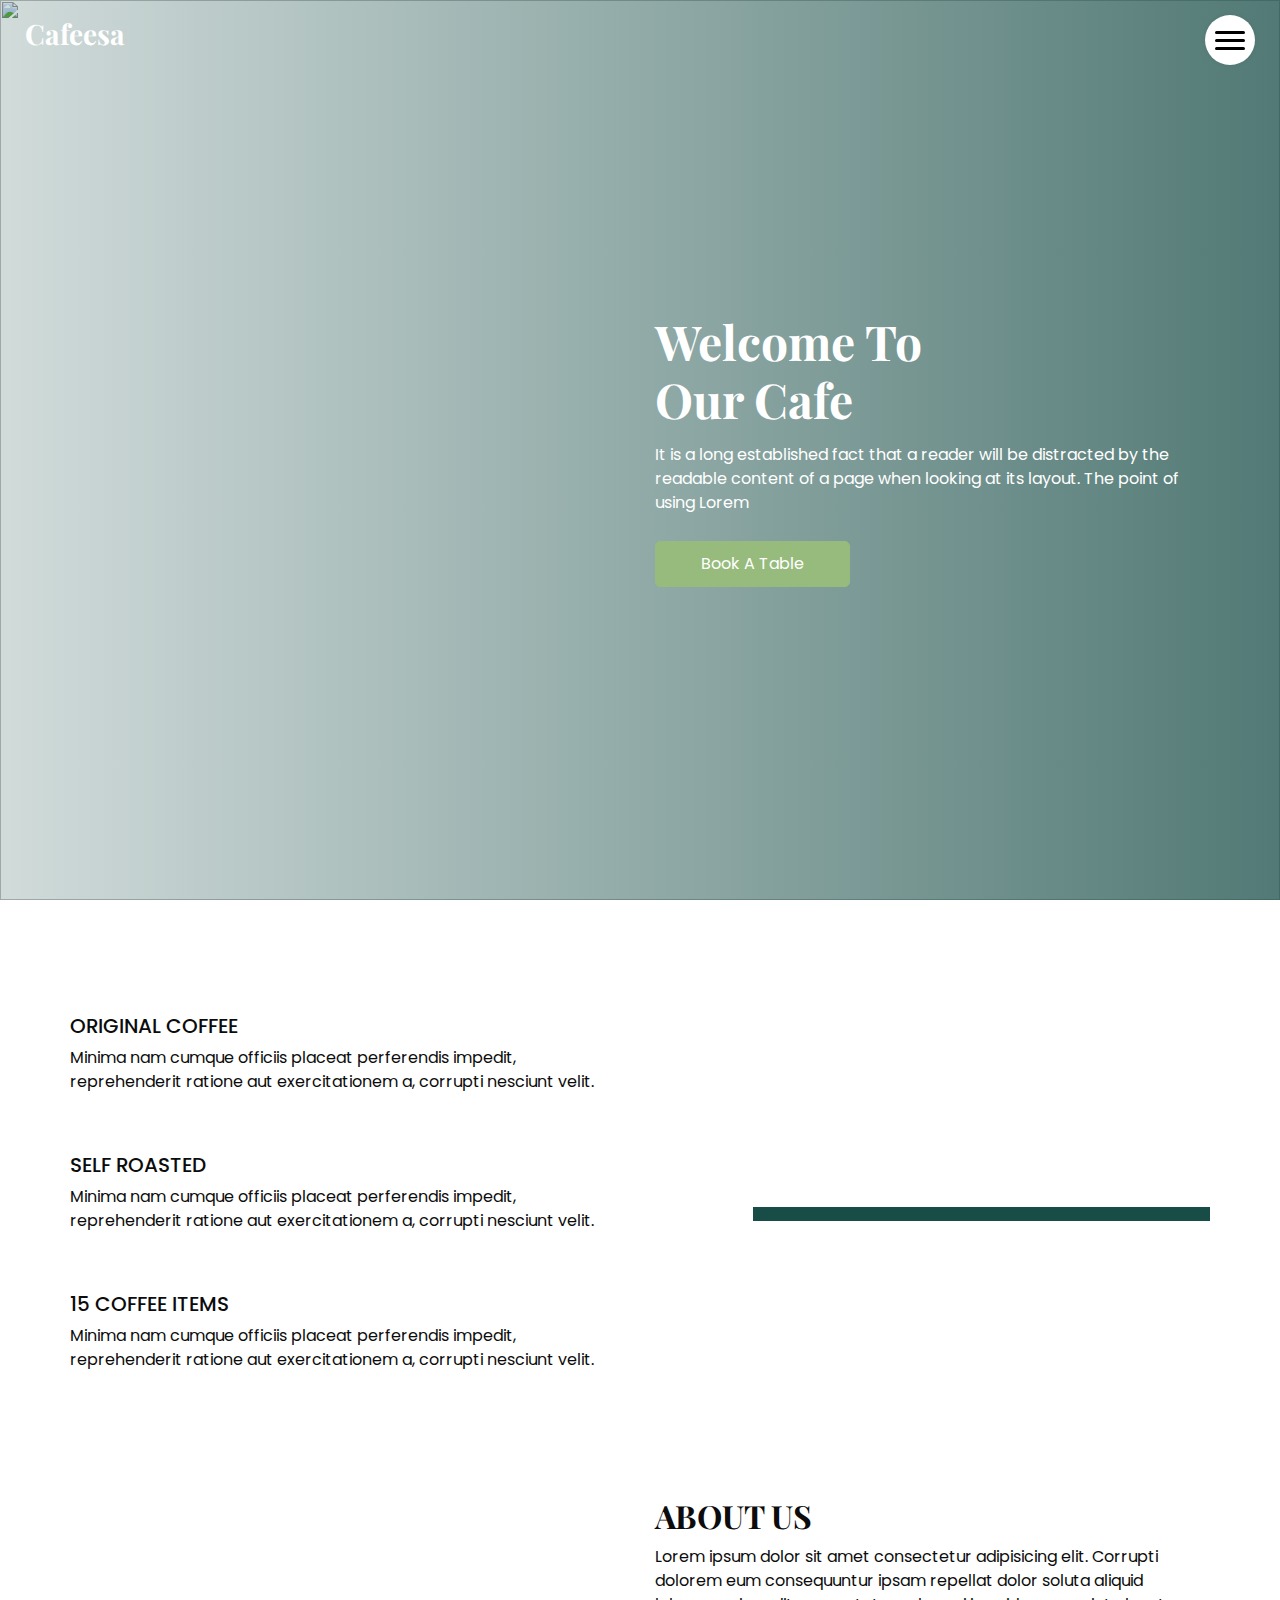
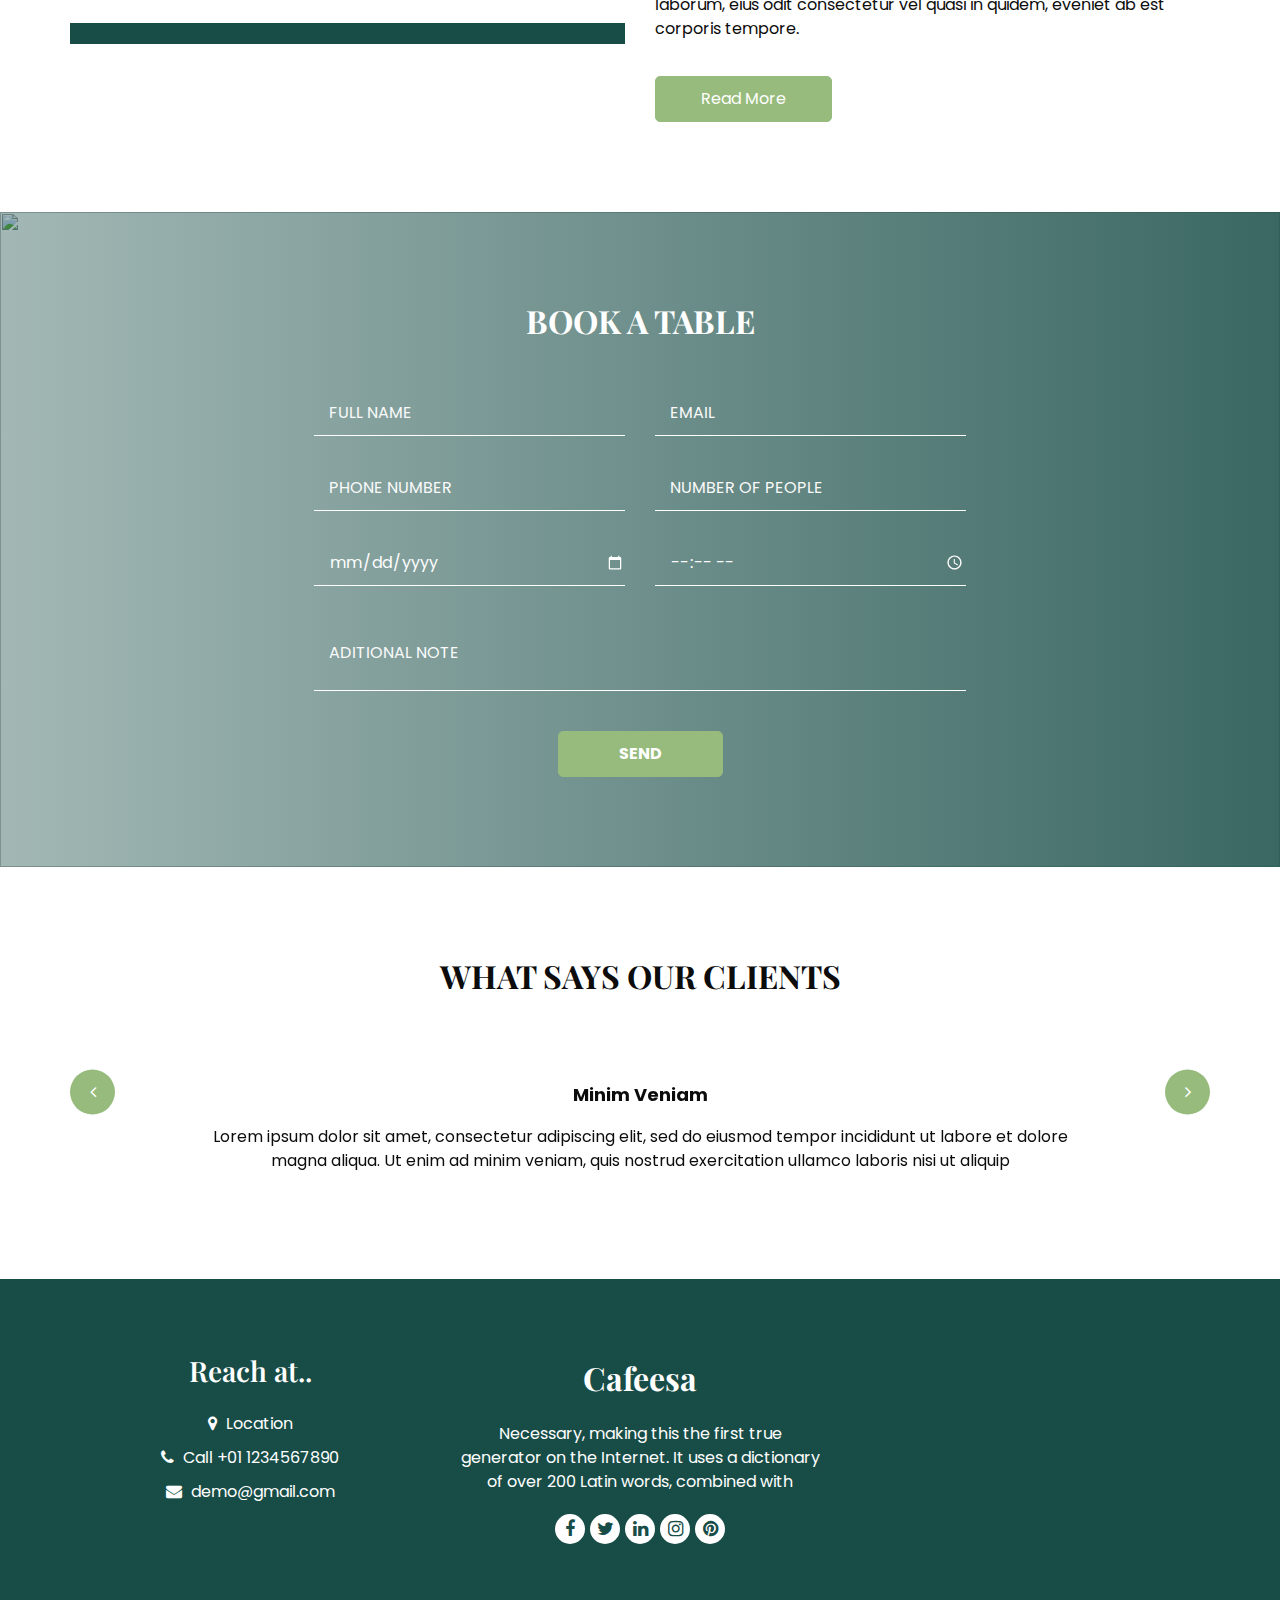
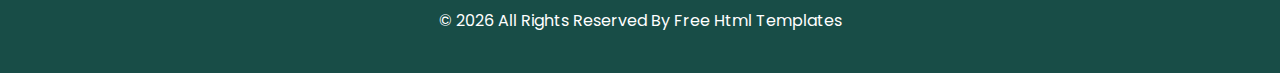
==== index.html @ 27c4a2ee "first commit" ====
<!DOCTYPE html>
<html>

<head>
  <!-- Basic -->
  <meta charset="utf-8" />
  <meta http-equiv="X-UA-Compatible" content="IE=edge" />
  <!-- Mobile Metas -->
  <meta name="viewport" content="width=device-width, initial-scale=1, shrink-to-fit=no" />
  <!-- Site Metas -->
  <link rel="icon" href="images/favicon.png" type="image/gif" />
  <meta name="keywords" content="" />
  <meta name="description" content="" />
  <meta name="author" content="" />

  <title> Cafeesa </title>

  <!-- bootstrap core css -->
  <link rel="stylesheet" type="text/css" href="css/bootstrap.css" />
  <!-- font awesome style -->
  <link href="css/font-awesome.min.css" rel="stylesheet" />
  <!-- Custom styles for this template -->
  <link href="css/style.css" rel="stylesheet" />
  <!-- responsive style -->
  <link href="css/responsive.css" rel="stylesheet" />
</head>

<body>

  <!-- header section strats -->
  <header class="header_section">
    <div class="container-fluid">
      <nav class="navbar navbar-expand-lg custom_nav-container">
        <a class="navbar-brand" href="index.html">
          <span>
            Cafeesa
          </span>
        </a>
        <div class="" id="">

          <div class="custom_menu-btn">
            <button onclick="openNav()">
              <span class="s-1"> </span>
              <span class="s-2"> </span>
              <span class="s-3"> </span>
            </button>
            <div id="myNav" class="overlay">
              <div class="overlay-content">
                <a href="index.html">Home</a>
                <a href="about.html">About</a>
                <a href="book.html">Book Table</a>
                <a href="testimonial.html">Testimonial</a>
              </div>
            </div>
          </div>

        </div>
      </nav>
    </div>
  </header>
  <!-- end header section -->

  <!-- slider section -->
  <section class="slider_section position-relative">
    <div class="slider_bg_box">
      <img src="images/slider-bg.jpg" alt="">
    </div>
    <div class="slider_bg"></div>
    <div class="container">
      <div class="col-md-6 ml-auto">
        <div class="detail-box">
          <h1>
            Welcome To <br>
            Our Cafe
          </h1>
          <p>
            It is a long established fact that a reader will be distracted by the readable content of a page when
            looking at its layout. The point of using Lorem
          </p>
          <div>
            <a href="" class="slider-link">
              Book A Table
            </a>
          </div>
        </div>
      </div>
    </div>
  </section>
  <!-- end slider section -->

  <!-- special section -->

  <section class="spcl_section layout_padding">
    <div class="container">
      <div class="row">
        <div class="col-md-6">
          <div class="detail_container">
            <div class="detail-box">
              <img src="images/s1.png" alt="">
              <h5>
                Original Coffee
              </h5>
              <p>
                Minima nam cumque officiis placeat perferendis impedit, reprehenderit ratione aut exercitationem a, corrupti nesciunt velit.
              </p>
            </div>
            <div class="detail-box">
              <img src="images/s2.png" alt="">
              <h5>
                Self Roasted
              </h5>
              <p>
                Minima nam cumque officiis placeat perferendis impedit, reprehenderit ratione aut exercitationem a, corrupti nesciunt velit.
              </p>
            </div>
            <div class="detail-box">
              <img src="images/s3.png" alt="">
              <h5>
                15 Coffee Items
              </h5>
              <p>
                Minima nam cumque officiis placeat perferendis impedit, reprehenderit ratione aut exercitationem a, corrupti nesciunt velit.
              </p>
            </div>
          </div>
        </div>
        <div class="col-md-6 col-lg-5 ml-auto">
          <div class="img-box">
            <img src="images/spcl-img.jpg" alt="">
          </div>
        </div>
      </div>
    </div>
  </section>

  <!-- end special section -->

  <!-- about section -->

  <section class="about_section  layout_padding-bottom">
    <div class="container">
      <div class="row">
        <div class="col-md-6">
          <div class="img-box">
            <img src="images/about-img.jpg" alt="">
          </div>
        </div>
        <div class="col-md-6">
          <div class="detail-box">
            <div class="heading_container">
              <h2>
                About Us
              </h2>
            </div>
            <p>
              Lorem ipsum dolor sit amet consectetur adipisicing elit. Corrupti dolorem eum consequuntur ipsam repellat dolor soluta aliquid laborum, eius odit consectetur vel quasi in quidem, eveniet ab est corporis tempore.
            </p>
            <a href="">
              Read More
            </a>
          </div>
        </div>
      </div>
    </div>
  </section>

  <!-- end about section -->

  <!-- contact section -->

  <section class="contact_section layout_padding">
    <div class="contact_bg_box">
      <img src="images/contact-bg.jpg" alt="">
    </div>
    <div class="container">
      <div class="heading_container heading_center">
        <h2>
          Book A Table
        </h2>
      </div>
      <div class="">
        <div class="row">
          <div class="col-md-7 mx-auto">
            <form action="#">
              <div class="contact_form-container">
                <div class="row">
                  <div class="col-sm-6">
                    <input type="text" placeholder="Full Name" />
                  </div>
                  <div class="col-sm-6">
                    <input type="email" placeholder="Email " />
                  </div>
                </div>
                <div class="row">
                  <div class="col-sm-6">
                    <input type="text" placeholder="Phone Number" />
                  </div>
                  <div class="col-sm-6">
                    <input type="number" placeholder="Number of People" />
                  </div>
                </div>
                <div class="row">
                  <div class="col-sm-6">
                    <input type="date" placeholder="Select Date" />
                  </div>
                  <div class="col-sm-6">
                    <input type="time" placeholder="Select Time" />
                  </div>
                </div>
                <div class="">
                  <input type="text" placeholder="Aditional Note" class="message_input" />
                </div>
                <div class="btn-box ">
                  <button type="submit">
                    Send
                  </button>
                </div>
              </div>
            </form>
          </div>
        </div>
      </div>
    </div>
  </section>

  <!-- end contact section -->

  <!-- client section -->

  <section class="client_section layout_padding">
    <div class="container ">
      <div class="heading_container heading_center">
        <h2>
          What says our clients
        </h2>
      </div>
      <div id="carouselExampleControls" class="carousel slide" data-ride="carousel">
        <div class="carousel-inner">
          <div class="carousel-item active">
            <div class="box">
              <div class="img-box">
                <img src="images/client.jpg" alt="">
              </div>
              <div class="detail-box">
                <h4>
                  Minim Veniam
                </h4>
                <p>
                  Lorem ipsum dolor sit amet, consectetur adipiscing elit, sed
                  do eiusmod tempor incididunt ut labore et dolore magna
                  aliqua. Ut enim ad minim veniam, quis nostrud exercitation
                  ullamco laboris nisi ut aliquip
                </p>
              </div>
            </div>
          </div>
          <div class="carousel-item ">
            <div class="box">
              <div class="img-box">
                <img src="images/client.jpg" alt="">
              </div>
              <div class="detail-box">
                <h4>
                  Minim Veniam
                </h4>
                <p>
                  Lorem ipsum dolor sit amet, consectetur adipiscing elit, sed
                  do eiusmod tempor incididunt ut labore et dolore magna
                  aliqua. Ut enim ad minim veniam, quis nostrud exercitation
                  ullamco laboris nisi ut aliquip
                </p>
              </div>
            </div>
          </div>
          <div class="carousel-item ">
            <div class="box">
              <div class="img-box">
                <img src="images/client.jpg" alt="">
              </div>
              <div class="detail-box">
                <h4>
                  Minim Veniam
                </h4>
                <p>
                  Lorem ipsum dolor sit amet, consectetur adipiscing elit, sed
                  do eiusmod tempor incididunt ut labore et dolore magna
                  aliqua. Ut enim ad minim veniam, quis nostrud exercitation
                  ullamco laboris nisi ut aliquip
                </p>
              </div>
            </div>
          </div>
        </div>
        <div class="carousel_btn-box">
          <a class="carousel-control-prev" href="#carouselExampleControls" role="button" data-slide="prev">
            <i class="fa fa-angle-left" aria-hidden="true"></i>
            <span class="sr-only">Previous</span>
          </a>
          <a class="carousel-control-next" href="#carouselExampleControls" role="button" data-slide="next">
            <i class="fa fa-angle-right" aria-hidden="true"></i>
            <span class="sr-only">Next</span>
          </a>
        </div>
      </div>
    </div>
  </section>

  <!-- end client section -->

  <!-- footer section -->
  <footer class="footer_section">
    <div class="container">
      <div class="row">
        <div class="col-md-4 footer-col">
          <div class="footer_contact">
            <h4>
              Reach at..
            </h4>
            <div class="contact_link_box">
              <a href="">
                <i class="fa fa-map-marker" aria-hidden="true"></i>
                <span>
                  Location
                </span>
              </a>
              <a href="">
                <i class="fa fa-phone" aria-hidden="true"></i>
                <span>
                  Call +01 1234567890
                </span>
              </a>
              <a href="">
                <i class="fa fa-envelope" aria-hidden="true"></i>
                <span>
                  demo@gmail.com
                </span>
              </a>
            </div>
          </div>
        </div>
        <div class="col-md-4 footer-col">
          <div class="footer_detail">
            <a href="" class="footer-logo">
              Cafeesa
            </a>
            <p>
              Necessary, making this the first true generator on the Internet. It uses a dictionary of over 200 Latin words, combined with
            </p>
            <div class="footer_social">
              <a href="">
                <i class="fa fa-facebook" aria-hidden="true"></i>
              </a>
              <a href="">
                <i class="fa fa-twitter" aria-hidden="true"></i>
              </a>
              <a href="">
                <i class="fa fa-linkedin" aria-hidden="true"></i>
              </a>
              <a href="">
                <i class="fa fa-instagram" aria-hidden="true"></i>
              </a>
              <a href="">
                <i class="fa fa-pinterest" aria-hidden="true"></i>
              </a>
            </div>
          </div>
        </div>
        <div class="col-md-4 footer-col">
          <div class="map_container">
            <div class="map">
              <div id="googleMap"></div>
            </div>
          </div>
        </div>
      </div>
      <div class="footer-info">
        <p>
          &copy; <span id="displayYear"></span> All Rights Reserved By
          <a href="https://html.design/">Free Html Templates</a>
        </p>
      </div>
    </div>
  </footer>
  <!-- footer section -->

  <!-- jQery -->
  <script src="js/jquery-3.4.1.min.js"></script>
  <!-- bootstrap js -->
  <script src="js/bootstrap.js"></script>
  <!-- custom js -->
  <script src="js/custom.js"></script>
  <!-- Google Map -->
  <script src="https://maps.googleapis.com/maps/api/js?key=AIzaSyCh39n5U-4IoWpsVGUHWdqB6puEkhRLdmI&callback=myMap">
  </script>
  <!-- End Google Map -->


</body>

</html>
---- css/style.css ----
@import url("https://fonts.googleapis.com/css2?family=Playfair+Display:wght@400;500;600;700&family=Poppins:wght@400;500;600;700&display=swap");
/* fonts import */
@import url("../fonts/octin_sports_rg.ttf");
body {
  font-family: "Poppins", sans-serif;
  color: #0c0c0c;
  background-color: #ffffff;
  overflow-x: hidden;
}

.layout_padding {
  padding: 90px 0;
}

.layout_padding2 {
  padding: 45px 0;
}

.layout_padding2-top {
  padding-top: 45px;
}

.layout_padding2-bottom {
  padding-bottom: 45px;
}

.layout_padding-top {
  padding-top: 90px;
}

.layout_padding-bottom {
  padding-bottom: 90px;
}

.long_section {
  margin-left: 45px;
  margin-right: 45px;
  padding-left: 15px;
  padding-right: 15px;
}

.heading_container {
  display: -webkit-box;
  display: -ms-flexbox;
  display: flex;
  -webkit-box-orient: vertical;
  -webkit-box-direction: normal;
      -ms-flex-direction: column;
          flex-direction: column;
  -webkit-box-align: start;
      -ms-flex-align: start;
          align-items: flex-start;
  font-family: 'Playfair Display', serif;
}

.heading_container h2 {
  position: relative;
  font-weight: bold;
  text-transform: uppercase;
  margin: 0;
}

.heading_container.heading_center {
  -webkit-box-align: center;
      -ms-flex-align: center;
          align-items: center;
  text-align: center;
}

h1,
h2 {
  font-family: 'Playfair Display', serif;
}

/*header section*/
.header_section {
  position: absolute;
  top: 0;
  width: 100%;
  z-index: 9;
}

.header_section .container-fluid {
  padding-right: 25px;
  padding-left: 25px;
}

.header_section .nav_container {
  margin: 0 auto;
}

.header_section.innerpage_header {
  position: relative;
  background: -webkit-gradient(linear, left top, right top, from(#184d47), to(#184d47));
  background: linear-gradient(to right, #184d47, #184d47);
  padding: 10px 0;
}

.custom_nav-container {
  padding-left: 0;
  padding-right: 0;
}

.custom_menu-btn {
  position: fixed;
  right: 25px;
  top: 15px;
  width: 50px;
  height: 50px;
}

.custom_menu-btn::before {
  content: "";
  position: absolute;
  top: 0;
  right: 0;
  width: 100%;
  height: 100%;
  background-color: white;
  -webkit-box-shadow: 0 0 5px 0 rgba(0, 0, 0, 0.07);
          box-shadow: 0 0 5px 0 rgba(0, 0, 0, 0.07);
  z-index: 7;
  border-radius: 100%;
  -webkit-transition: all .3s;
  transition: all .3s;
}

.custom_menu-btn.menu_btn-style::before {
  width: 100vh;
  height: 100vh;
  background-color: #184d47;
  -webkit-transform: scale(7);
          transform: scale(7);
  border-radius: 0;
}

.custom_menu-btn button {
  width: 50px;
  height: 50px;
  outline: none;
  border: none;
  border-radius: 100%;
  display: -webkit-box;
  display: -ms-flexbox;
  display: flex;
  -webkit-box-orient: vertical;
  -webkit-box-direction: normal;
      -ms-flex-direction: column;
          flex-direction: column;
  -webkit-box-align: center;
      -ms-flex-align: center;
          align-items: center;
  -webkit-box-pack: center;
      -ms-flex-pack: center;
          justify-content: center;
  background-color: transparent;
  position: relative;
  z-index: 999;
  margin: 0;
}

.custom_menu-btn button span {
  display: block;
  width: 30px;
  height: 3px;
  background-color: #000000;
  margin: 2.5px 0;
  -webkit-transition: all 0.3s;
  transition: all 0.3s;
  border-radius: 15px;
}

.custom_menu-btn .s-2 {
  -webkit-transition: all 0.1s;
  transition: all 0.1s;
}

.menu_btn-style button span {
  background-color: #ffffff;
}

.menu_btn-style button .s-1 {
  -webkit-transform: rotate(45deg) translate(6px, 6px);
          transform: rotate(45deg) translate(6px, 6px);
}

.menu_btn-style button .s-2 {
  -webkit-transform: translateX(100px);
          transform: translateX(100px);
}

.menu_btn-style button .s-3 {
  -webkit-transform: rotate(-45deg) translate(5px, -5px);
          transform: rotate(-45deg) translate(5px, -5px);
}

.overlay {
  height: 100%;
  width: 0;
  position: fixed;
  top: 0;
  left: 0;
  overflow-x: hidden;
  -webkit-transition: 0.5s;
  transition: 0.5s;
  z-index: 9;
}

.overlay .closebtn {
  position: absolute;
  top: 0;
  right: 30px;
  font-size: 60px;
}

.overlay a {
  padding: 0px;
  text-decoration: none;
  font-size: 22px;
  color: #ffffff;
  display: block;
  -webkit-transition: 0.3s;
  transition: 0.3s;
  margin-bottom: 15px;
  text-transform: uppercase;
  font-weight: 600;
  opacity: 0;
}

.overlay a:hover {
  color: #96bb7c;
}

.overlay-content {
  position: relative;
  top: 30%;
  width: 100%;
  text-align: center;
  margin-top: 30px;
  z-index: 99;
}

.menu_width {
  width: 100%;
}

.menu_width.overlay a {
  opacity: 1;
}

a,
a:hover,
a:focus {
  text-decoration: none;
}

a:hover,
a:focus {
  color: initial;
}

.btn,
.btn:focus {
  outline: none !important;
  -webkit-box-shadow: none;
          box-shadow: none;
}

.navbar-brand {
  font-family: 'Playfair Display', serif;
}

.navbar-brand span {
  font-size: 28px;
  font-weight: 700;
  color: #ffffff;
}

/*end header section*/
/* slider section */
.slider_section {
  min-height: 100vh;
  -webkit-box-flex: 1;
      -ms-flex: 1;
          flex: 1;
  display: -webkit-box;
  display: -ms-flexbox;
  display: flex;
  -webkit-box-align: center;
      -ms-flex-align: center;
          align-items: center;
  position: relative;
}

.slider_section .row {
  -webkit-box-align: center;
      -ms-flex-align: center;
          align-items: center;
}

.slider_section .detail-box {
  position: relative;
  z-index: 4;
  color: #ffffff;
  padding: 75px 0;
}

.slider_section .detail-box h1 {
  font-weight: bold;
  font-size: 3rem;
}

.slider_section .detail-box p {
  margin-top: 15px;
}

.slider_section .detail-box .slider-link {
  display: inline-block;
  padding: 10px 45px;
  background-color: #96bb7c;
  color: #ffffff;
  border-radius: 5px;
  border: 1px solid #96bb7c;
  -webkit-transition: all .2s;
  transition: all .2s;
  margin-top: 10px;
}

.slider_section .detail-box .slider-link:hover {
  background-color: transparent;
  color: #96bb7c;
}

.slider_section .slider_bg_box {
  position: absolute;
  top: 0;
  left: 0;
  width: 100%;
  height: 100%;
  z-index: 2;
  overflow: hidden;
}

.slider_section .slider_bg_box img {
  width: 100%;
  height: 100%;
  -o-object-fit: cover;
     object-fit: cover;
  -o-object-position: top left;
     object-position: top left;
}

.slider_section .slider_bg_box::before {
  content: "";
  position: absolute;
  left: 0;
  top: 0;
  width: 100%;
  height: 100%;
  background: -webkit-gradient(linear, left top, right top, from(rgba(24, 77, 71, 0.2)), to(rgba(24, 77, 71, 0.75)));
  background: linear-gradient(to right, rgba(24, 77, 71, 0.2), rgba(24, 77, 71, 0.75));
}

.spcl_section .row {
  -webkit-box-align: center;
      -ms-flex-align: center;
          align-items: center;
}

.spcl_section .detail-box {
  margin-bottom: 35px;
}

.spcl_section .detail-box img {
  width: 45px;
  margin-bottom: 10px;
}

.spcl_section .detail-box h5 {
  text-transform: uppercase;
}

.spcl_section .img-box {
  display: -webkit-box;
  display: -ms-flexbox;
  display: flex;
  -webkit-box-pack: center;
      -ms-flex-pack: center;
          justify-content: center;
  background: -webkit-gradient(linear, left top, left bottom, color-stop(70%, transparent), color-stop(70%, #184d47));
  background: linear-gradient(to bottom, transparent 70%, #184d47 70%);
  padding: 0 25px 45px 25px;
}

.spcl_section .img-box img {
  width: 100%;
}

.about_section .row {
  -webkit-box-align: center;
      -ms-flex-align: center;
          align-items: center;
}

.about_section .img-box {
  position: relative;
  background: -webkit-gradient(linear, left top, left bottom, color-stop(70%, transparent), color-stop(70%, #184d47));
  background: linear-gradient(to bottom, transparent 70%, #184d47 70%);
  padding: 0 25px 45px 25px;
}

.about_section .img-box img {
  width: 100%;
  position: relative;
}

.about_section .detail-box p {
  margin-top: 10px;
  margin-bottom: 35px;
}

.about_section .detail-box a {
  display: inline-block;
  padding: 10px 45px;
  background-color: #96bb7c;
  color: #ffffff;
  border-radius: 5px;
  border: 1px solid #96bb7c;
  -webkit-transition: all .2s;
  transition: all .2s;
}

.about_section .detail-box a:hover {
  background-color: transparent;
  color: #96bb7c;
}

/* contact section */
.contact_section {
  position: relative;
  color: #ffffff;
}

.contact_section .row {
  -webkit-box-align: center;
      -ms-flex-align: center;
          align-items: center;
}

.contact_section .contact_form-container {
  margin-top: 35px;
}

.contact_section .contact_form-container input {
  border: none;
  outline: none;
  color: #fefefe;
  height: 45px;
  width: 100%;
  margin: 15px 0;
  padding-left: 15px;
  background-color: transparent;
  border-bottom: 1px solid #fff;
}

.contact_section .contact_form-container input::-webkit-input-placeholder {
  color: #fafafa;
  text-transform: uppercase;
}

.contact_section .contact_form-container input:-ms-input-placeholder {
  color: #fafafa;
  text-transform: uppercase;
}

.contact_section .contact_form-container input::-ms-input-placeholder {
  color: #fafafa;
  text-transform: uppercase;
}

.contact_section .contact_form-container input::placeholder {
  color: #fafafa;
  text-transform: uppercase;
}

.contact_section .contact_form-container input.message_input {
  height: 75px;
}

.contact_section .contact_form-container input:focus {
  border-bottom: 1px solid #96bb7c;
}

.contact_section .contact_form-container input[type="date"]::-webkit-calendar-picker-indicator,
.contact_section .contact_form-container input[type="time"]::-webkit-calendar-picker-indicator {
  color: #fff;
  -webkit-filter: invert(1);
          filter: invert(1);
}

.contact_section .contact_form-container .btn-box {
  display: -webkit-box;
  display: -ms-flexbox;
  display: flex;
  -webkit-box-pack: center;
      -ms-flex-pack: center;
          justify-content: center;
  margin-top: 25px;
}

.contact_section .contact_form-container button {
  display: inline-block;
  padding: 10px 60px;
  background-color: #96bb7c;
  color: #ffffff;
  border-radius: 5px;
  border: 1px solid #96bb7c;
  -webkit-transition: all .2s;
  transition: all .2s;
  text-transform: uppercase;
  font-weight: bold;
}

.contact_section .contact_form-container button:hover {
  background-color: transparent;
  color: #96bb7c;
}

.contact_bg_box {
  position: absolute;
  top: 0;
  left: 0;
  width: 100%;
  height: 100%;
  overflow: hidden;
  z-index: -1;
  display: -webkit-box;
  display: -ms-flexbox;
  display: flex;
  -webkit-box-pack: center;
      -ms-flex-pack: center;
          justify-content: center;
  -webkit-box-align: center;
      -ms-flex-align: center;
          align-items: center;
}

.contact_bg_box img {
  width: 100%;
  height: 100%;
  -o-object-fit: cover;
     object-fit: cover;
  -o-object-position: top right;
     object-position: top right;
}

.contact_bg_box::before {
  content: "";
  position: absolute;
  top: 0;
  left: 0;
  width: 100%;
  height: 100%;
  background: -webkit-gradient(linear, left top, right top, from(rgba(24, 77, 71, 0.4)), to(rgba(24, 77, 71, 0.85)));
  background: linear-gradient(to right, rgba(24, 77, 71, 0.4), rgba(24, 77, 71, 0.85));
}

/* end contact section */
.client_section {
  text-align: center;
}

.client_section #carouselExampleControls {
  padding: 0 10%;
}

.client_section .box {
  display: -webkit-box;
  display: -ms-flexbox;
  display: flex;
  -webkit-box-orient: vertical;
  -webkit-box-direction: normal;
      -ms-flex-direction: column;
          flex-direction: column;
  -webkit-box-align: center;
      -ms-flex-align: center;
          align-items: center;
  margin-top: 45px;
}

.client_section .box .img-box {
  width: 145px;
}

.client_section .box .img-box img {
  width: 100%;
  border-radius: 100%;
}

.client_section .box .detail-box {
  display: -webkit-box;
  display: -ms-flexbox;
  display: flex;
  -webkit-box-orient: vertical;
  -webkit-box-direction: normal;
      -ms-flex-direction: column;
          flex-direction: column;
  -webkit-box-align: center;
      -ms-flex-align: center;
          align-items: center;
  margin-top: 20px;
}

.client_section .box .detail-box h4 {
  font-weight: bold;
  font-size: 18px;
  padding: 0 10px;
  border-bottom: 1px solid #ffffff;
}

.client_section .box .detail-box p {
  margin-top: 10px;
}

.client_section .carousel_btn-box {
  display: -webkit-box;
  display: -ms-flexbox;
  display: flex;
  -webkit-box-pack: center;
      -ms-flex-pack: center;
          justify-content: center;
}

.client_section .carousel-control-prev,
.client_section .carousel-control-next {
  position: absolute;
  top: 50%;
  width: 45px;
  height: 45px;
  border: none;
  opacity: 1;
  background-color: #96bb7c;
  color: #ffffff;
  border-radius: 100%;
  -webkit-transform: translateY(-50%);
          transform: translateY(-50%);
  font-size: 18px;
}

.client_section .carousel-control-prev:hover,
.client_section .carousel-control-next:hover {
  background-color: #184d47;
}

.client_section .carousel-control-prev {
  left: 0;
}

.client_section .carousel-control-next {
  left: initial;
  right: 0;
}

/* footer section*/
.footer_section {
  background-color: #184d47;
  color: #ffffff;
  padding: 75px 0 40px 0;
  text-align: center;
}

.footer_section h4 {
  font-size: 28px;
}

.footer_section h4,
.footer_section .footer-logo {
  font-weight: 600;
  margin-bottom: 20px;
  font-family: 'Playfair Display', serif;
}

.footer_section .footer-col {
  margin-bottom: 30px;
}

.footer_section .footer_contact .contact_link_box {
  display: -webkit-box;
  display: -ms-flexbox;
  display: flex;
  -webkit-box-orient: vertical;
  -webkit-box-direction: normal;
      -ms-flex-direction: column;
          flex-direction: column;
}

.footer_section .footer_contact .contact_link_box a {
  margin: 5px 0;
  color: #ffffff;
}

.footer_section .footer_contact .contact_link_box a i {
  margin-right: 5px;
}

.footer_section .footer_contact .contact_link_box a:hover {
  color: #96bb7c;
}

.footer_section .footer-logo {
  display: block;
  font-weight: bold;
  font-size: 32px;
  color: #ffffff;
}

.footer_section .footer_social {
  display: -webkit-box;
  display: -ms-flexbox;
  display: flex;
  -webkit-box-pack: center;
      -ms-flex-pack: center;
          justify-content: center;
  margin-top: 20px;
  margin-bottom: 10px;
}

.footer_section .footer_social a {
  display: -webkit-box;
  display: -ms-flexbox;
  display: flex;
  -webkit-box-pack: center;
      -ms-flex-pack: center;
          justify-content: center;
  -webkit-box-align: center;
      -ms-flex-align: center;
          align-items: center;
  color: #184d47;
  width: 30px;
  height: 30px;
  border-radius: 100%;
  background-color: #ffffff;
  border-radius: 100%;
  margin: 0 2.5px;
  font-size: 18px;
}

.footer_section .footer_social a:hover {
  color: #96bb7c;
}

.footer_section .map_container {
  width: 100%;
  height: 175px;
  overflow: hidden;
  display: -webkit-box;
  display: -ms-flexbox;
  display: flex;
  -webkit-box-align: stretch;
      -ms-flex-align: stretch;
          align-items: stretch;
}

.footer_section .map_container .map {
  height: 100%;
  -webkit-box-flex: 1;
      -ms-flex: 1;
          flex: 1;
}

.footer_section .map_container .map #googleMap {
  height: 100%;
}

.footer_section .footer-info {
  text-align: center;
  margin-top: 25px;
}

.footer_section .footer-info p {
  color: #ffffff;
  margin: 0;
}

.footer_section .footer-info p a {
  color: inherit;
}
/*# sourceMappingURL=style.css.map */
---- css/responsive.css ----
@media (max-width: 1300px) {}

@media (max-width: 1120px) {}

@media (max-width: 992px) {
  .slider_section {
    min-height: auto;
    padding-top: 25px;
  }
}

@media (max-width: 800px) {}

@media (max-width: 767px) {
  .slider_section .detail-box h1 {
    font-size: 2.5rem;
  }

  .slider_section .slider_bg_box img {
    object-position: 20% center;
  }

  .about_section .row {
    flex-direction: column-reverse;
  }

  .about_section .detail-box {
    margin-bottom: 45px;
  }

  .client_section .carousel_btn-box {
    margin-top: 25px;
  }

  .client_section .carousel-control-prev,
  .client_section .carousel-control-next {
    position: unset;
    transform: none;
    margin: 0 2.5px;
  }
}

@media (max-width: 576px) {}

@media (max-width: 480px) {
  .slider_section .slider_bg_box img {
    object-position: 40% center;
  }

  .contact_bg_box img {
    -o-object-position: 60% top;
    object-position: 60% top;
  }
}

@media (max-width: 420px) {}

@media (max-width: 376px) {
  .slider_section .detail-box h1 {
    font-size: 2rem;
  }
}

@media (min-width: 1200px) {
  .container {
    max-width: 1170px;
  }
}
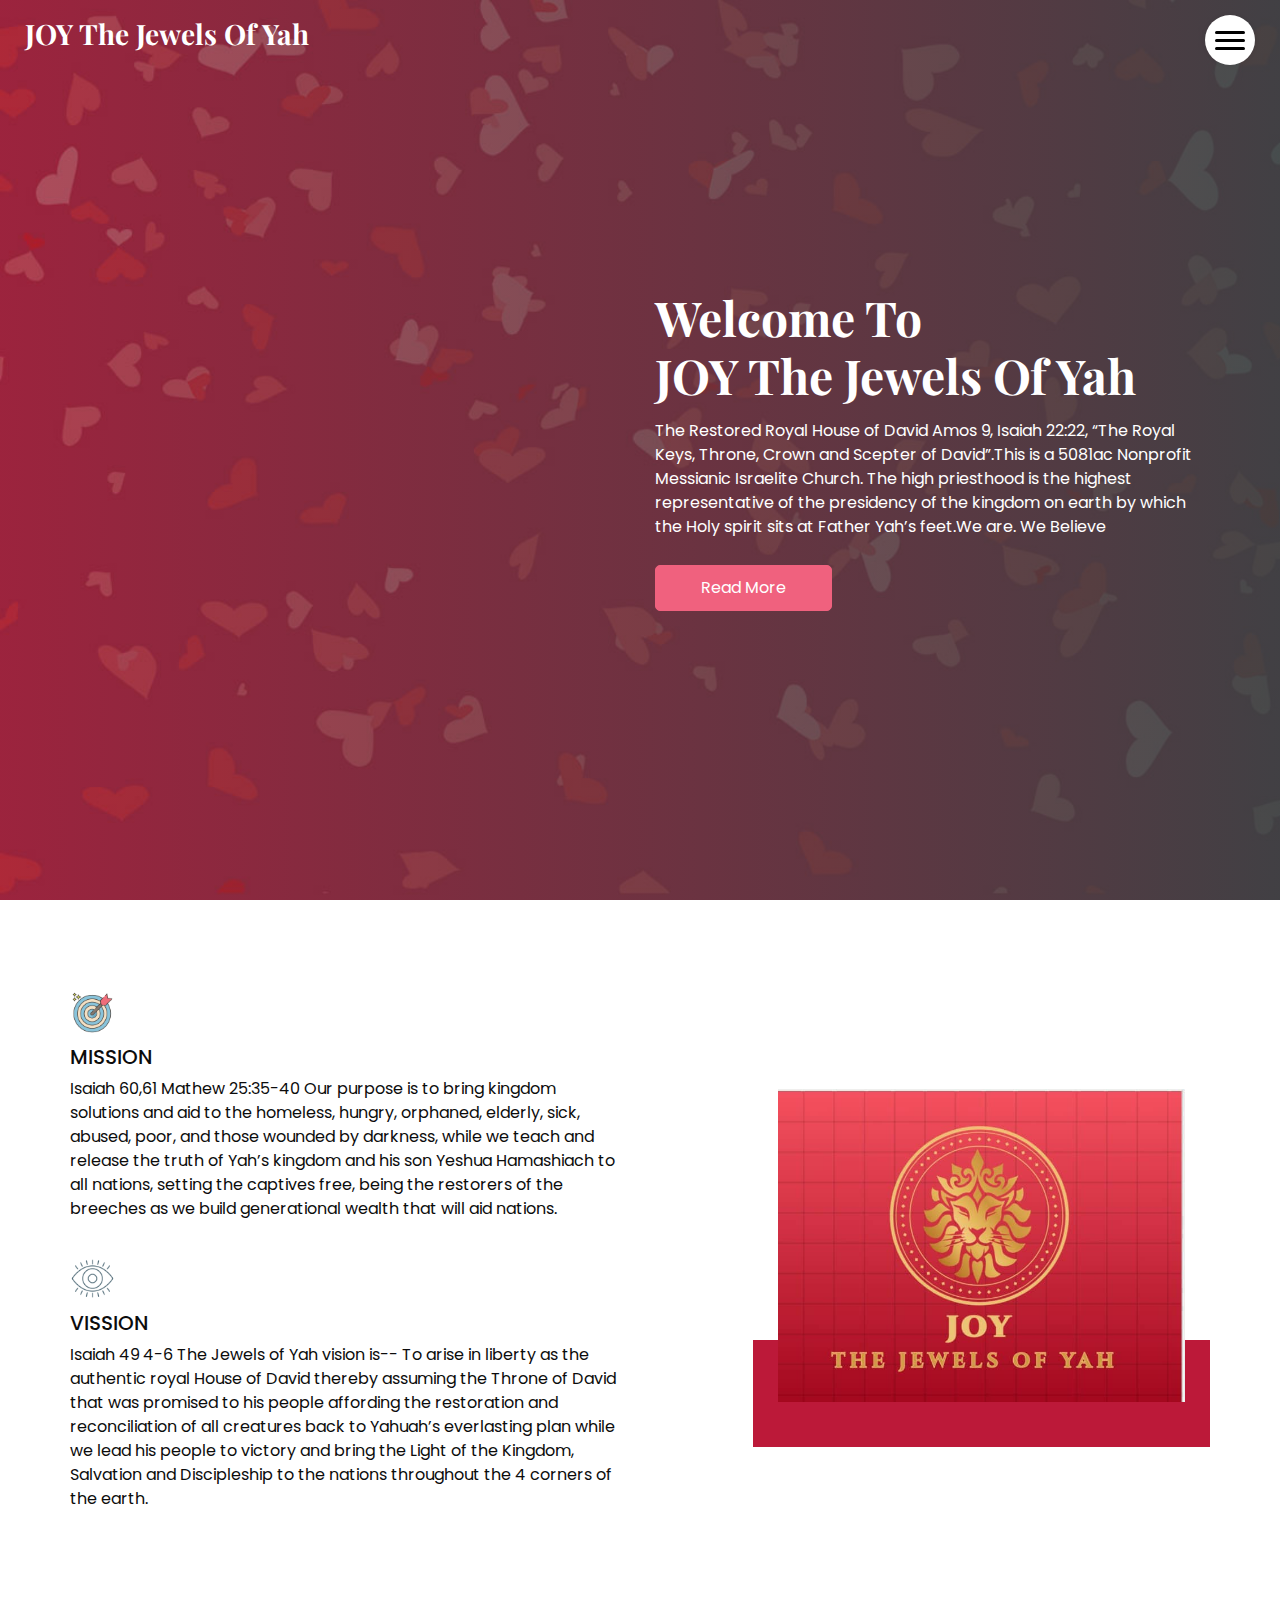
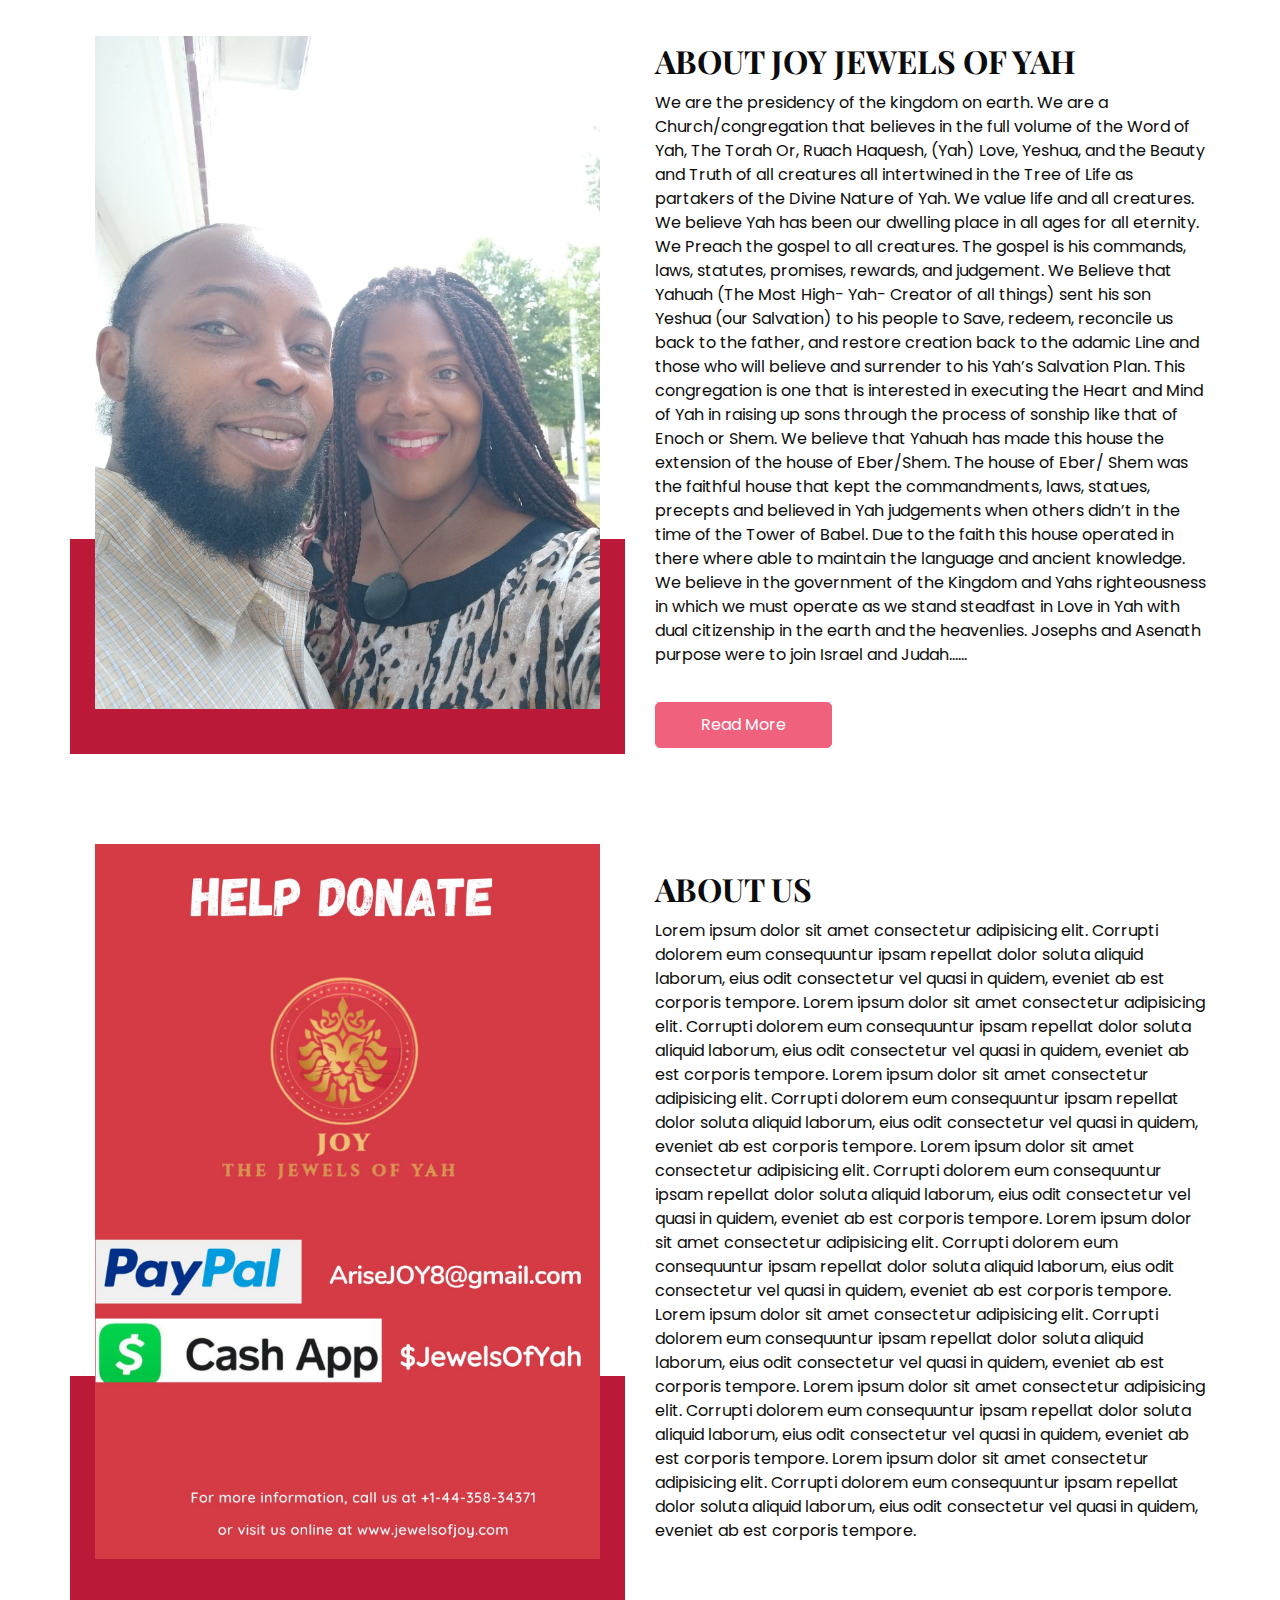
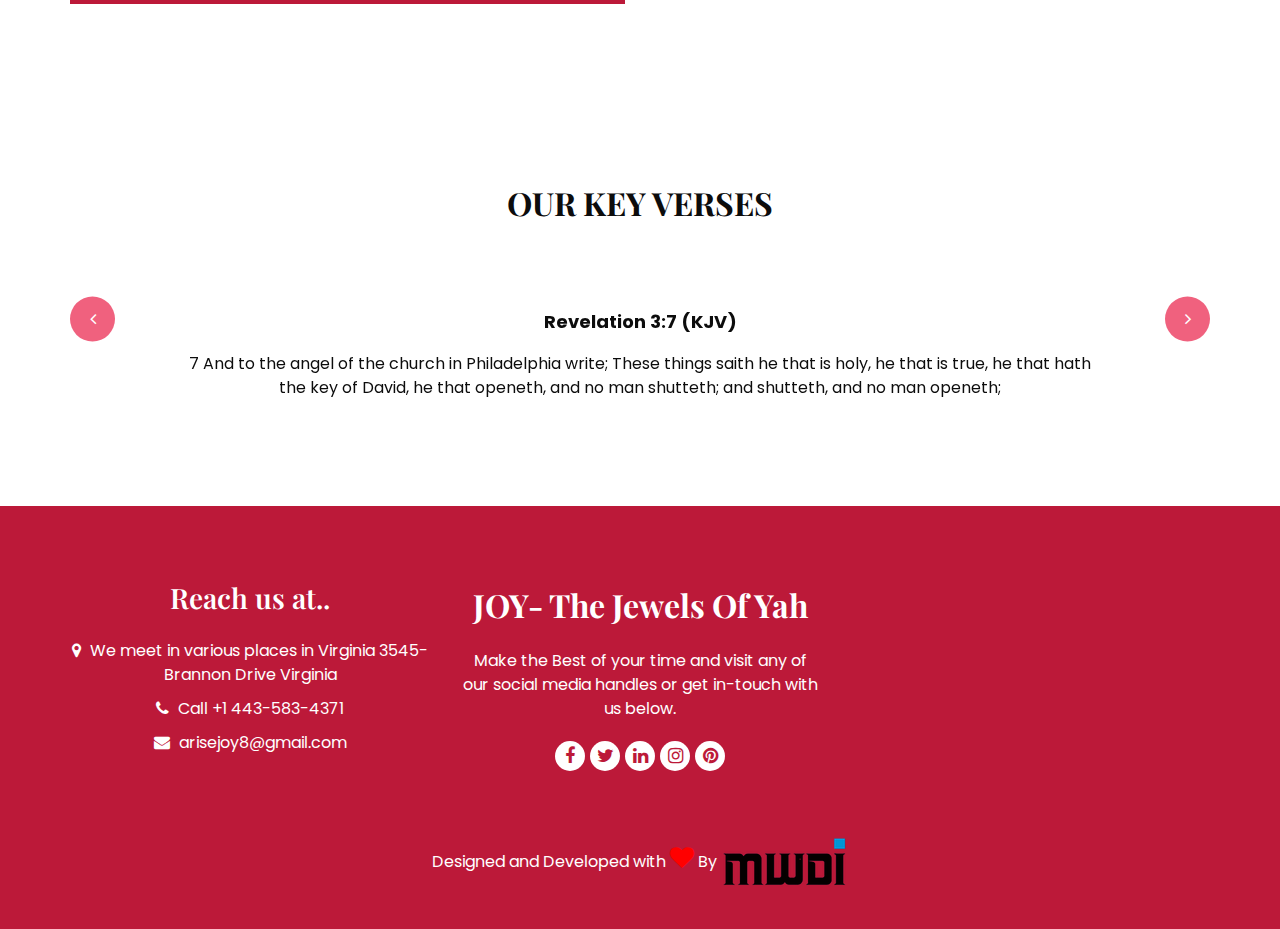
==== commit 86f19627: "added files" ====
--- a/index.html
+++ b/index.html
@@ -13,7 +13,7 @@
   <meta name="description" content="" />
   <meta name="author" content="" />
 
-  <title> Cafeesa </title>
+  <title> JOY The Jewels Of Yah </title>
 
   <!-- bootstrap core css -->
   <link rel="stylesheet" type="text/css" href="css/bootstrap.css" />
@@ -33,7 +33,7 @@
       <nav class="navbar navbar-expand-lg custom_nav-container">
         <a class="navbar-brand" href="index.html">
           <span>
-            Cafeesa
+            JOY The Jewels Of Yah
           </span>
         </a>
         <div class="" id="">
@@ -48,8 +48,8 @@
               <div class="overlay-content">
                 <a href="index.html">Home</a>
                 <a href="about.html">About</a>
-                <a href="book.html">Book Table</a>
-                <a href="testimonial.html">Testimonial</a>
+                <a href="index.html">Donate</a>
+                <a href="#testimonial">Contact</a>
               </div>
             </div>
           </div>
@@ -71,15 +71,17 @@
         <div class="detail-box">
           <h1>
             Welcome To <br>
-            Our Cafe
+            JOY The Jewels Of Yah
           </h1>
           <p>
-            It is a long established fact that a reader will be distracted by the readable content of a page when
-            looking at its layout. The point of using Lorem
+            The Restored Royal House of David 
+                                    Amos 9, Isaiah 22:22, 
+                                     “The Royal Keys, Throne, Crown and Scepter of David”.This is a 5081ac Nonprofit Messianic Israelite Church.  The high priesthood is the highest representative of the presidency of the kingdom on earth by which the Holy spirit sits at Father Yah’s feet.We are. We Believe
+                                     
           </p>
           <div>
-            <a href="" class="slider-link">
-              Book A Table
+            <a href="about.html" class="slider-link">
+              Read More
             </a>
           </div>
         </div>
@@ -98,30 +100,27 @@
             <div class="detail-box">
               <img src="images/s1.png" alt="">
               <h5>
-                Original Coffee
+                Mission
               </h5>
               <p>
-                Minima nam cumque officiis placeat perferendis impedit, reprehenderit ratione aut exercitationem a, corrupti nesciunt velit.
+                Isaiah 60,61 Mathew 25:35-40
+Our purpose is to bring kingdom solutions and aid to the homeless, hungry, orphaned, elderly, sick, abused, poor, and those wounded by darkness, while we teach and release the truth of Yah’s kingdom and his son Yeshua Hamashiach to all nations, setting the captives free, being the restorers of the breeches as we build generational wealth that will aid nations.
               </p>
+              
             </div>
             <div class="detail-box">
               <img src="images/s2.png" alt="">
               <h5>
-                Self Roasted
+                Vission
               </h5>
               <p>
-                Minima nam cumque officiis placeat perferendis impedit, reprehenderit ratione aut exercitationem a, corrupti nesciunt velit.
+                Isaiah 49 4-6
+The Jewels of Yah vision is-- To arise in liberty as the authentic royal House of David thereby assuming the Throne of David that was promised to his people affording the restoration and reconciliation of all creatures back to Yahuah’s everlasting plan while we lead his people to victory and bring the Light of the Kingdom, Salvation and Discipleship to the nations throughout the 4 corners of the earth.
               </p>
-            </div>
-            <div class="detail-box">
-              <img src="images/s3.png" alt="">
-              <h5>
-                15 Coffee Items
-              </h5>
-              <p>
-                Minima nam cumque officiis placeat perferendis impedit, reprehenderit ratione aut exercitationem a, corrupti nesciunt velit.
-              </p>
-            </div>
+              
+            </div>
+            
+              
           </div>
         </div>
         <div class="col-md-6 col-lg-5 ml-auto">
@@ -143,6 +142,43 @@
         <div class="col-md-6">
           <div class="img-box">
             <img src="images/about-img.jpg" alt="">
+          </div>
+        </div>
+        <div class="col-md-6">
+          <div class="detail-box">
+            <div class="heading_container">
+              <h2>
+                About JOY Jewels Of Yah
+              </h2>
+            </div>
+            <p>
+              We are the presidency of the kingdom on earth.  We are a Church/congregation that believes in the full volume of the Word of Yah, The Torah Or, Ruach Haquesh, (Yah) Love, Yeshua, and the Beauty and Truth of all creatures all intertwined in the Tree of Life as partakers of the Divine Nature of Yah. We value life and all creatures. We believe Yah has been our dwelling place in all ages for all eternity.  We Preach the gospel to all creatures.  The gospel is his commands, laws, statutes, promises, rewards, and judgement.  We Believe that Yahuah (The Most High- Yah- Creator of all things) sent his son Yeshua (our Salvation) to his people to Save, redeem, reconcile us back to the father, and restore creation back to the adamic Line and those who will believe and surrender to his Yah’s Salvation Plan.   This congregation is one that is interested in executing the Heart and Mind of Yah in raising up sons through the process of sonship like that of Enoch or Shem.  We believe that Yahuah has made this house the extension of the house of Eber/Shem.  The house of Eber/ Shem was the faithful house that kept the commandments, laws, statues, precepts and believed in Yah judgements when others didn’t in the time of the Tower of Babel.  Due to the faith this house operated in there where able to maintain the language and ancient knowledge.  We believe in the government of the Kingdom and Yahs righteousness in which we must operate as we stand steadfast in Love in Yah with dual citizenship in the earth and the heavenlies. Josephs and Asenath purpose were to join Israel and Judah...... 
+            </p>
+            <a href="">
+              Read More
+            </a>
+          </div>
+        </div>
+      </div>
+    </div>
+  </section>
+
+  <!-- end about section -->
+
+  <!-- contact section -->
+
+ 
+
+  <!-- end special section -->
+
+  <!-- about section -->
+
+  <section class="about_section  layout_padding-bottom">
+    <div class="container">
+      <div class="row">
+        <div class="col-md-6">
+          <div class="img-box">
+            <img src="images/about-img-2.jpg" alt="">
           </div>
         </div>
         <div class="col-md-6">
@@ -154,69 +190,15 @@
             </div>
             <p>
               Lorem ipsum dolor sit amet consectetur adipisicing elit. Corrupti dolorem eum consequuntur ipsam repellat dolor soluta aliquid laborum, eius odit consectetur vel quasi in quidem, eveniet ab est corporis tempore.
+              Lorem ipsum dolor sit amet consectetur adipisicing elit. Corrupti dolorem eum consequuntur ipsam repellat dolor soluta aliquid laborum, eius odit consectetur vel quasi in quidem, eveniet ab est corporis tempore.
+              Lorem ipsum dolor sit amet consectetur adipisicing elit. Corrupti dolorem eum consequuntur ipsam repellat dolor soluta aliquid laborum, eius odit consectetur vel quasi in quidem, eveniet ab est corporis tempore.
+              Lorem ipsum dolor sit amet consectetur adipisicing elit. Corrupti dolorem eum consequuntur ipsam repellat dolor soluta aliquid laborum, eius odit consectetur vel quasi in quidem, eveniet ab est corporis tempore.
+              Lorem ipsum dolor sit amet consectetur adipisicing elit. Corrupti dolorem eum consequuntur ipsam repellat dolor soluta aliquid laborum, eius odit consectetur vel quasi in quidem, eveniet ab est corporis tempore.
+              Lorem ipsum dolor sit amet consectetur adipisicing elit. Corrupti dolorem eum consequuntur ipsam repellat dolor soluta aliquid laborum, eius odit consectetur vel quasi in quidem, eveniet ab est corporis tempore.
+              Lorem ipsum dolor sit amet consectetur adipisicing elit. Corrupti dolorem eum consequuntur ipsam repellat dolor soluta aliquid laborum, eius odit consectetur vel quasi in quidem, eveniet ab est corporis tempore.
+              Lorem ipsum dolor sit amet consectetur adipisicing elit. Corrupti dolorem eum consequuntur ipsam repellat dolor soluta aliquid laborum, eius odit consectetur vel quasi in quidem, eveniet ab est corporis tempore.
             </p>
-            <a href="">
-              Read More
-            </a>
-          </div>
-        </div>
-      </div>
-    </div>
-  </section>
-
-  <!-- end about section -->
-
-  <!-- contact section -->
-
-  <section class="contact_section layout_padding">
-    <div class="contact_bg_box">
-      <img src="images/contact-bg.jpg" alt="">
-    </div>
-    <div class="container">
-      <div class="heading_container heading_center">
-        <h2>
-          Book A Table
-        </h2>
-      </div>
-      <div class="">
-        <div class="row">
-          <div class="col-md-7 mx-auto">
-            <form action="#">
-              <div class="contact_form-container">
-                <div class="row">
-                  <div class="col-sm-6">
-                    <input type="text" placeholder="Full Name" />
-                  </div>
-                  <div class="col-sm-6">
-                    <input type="email" placeholder="Email " />
-                  </div>
-                </div>
-                <div class="row">
-                  <div class="col-sm-6">
-                    <input type="text" placeholder="Phone Number" />
-                  </div>
-                  <div class="col-sm-6">
-                    <input type="number" placeholder="Number of People" />
-                  </div>
-                </div>
-                <div class="row">
-                  <div class="col-sm-6">
-                    <input type="date" placeholder="Select Date" />
-                  </div>
-                  <div class="col-sm-6">
-                    <input type="time" placeholder="Select Time" />
-                  </div>
-                </div>
-                <div class="">
-                  <input type="text" placeholder="Aditional Note" class="message_input" />
-                </div>
-                <div class="btn-box ">
-                  <button type="submit">
-                    Send
-                  </button>
-                </div>
-              </div>
-            </form>
+           
           </div>
         </div>
       </div>
@@ -231,10 +213,10 @@
     <div class="container ">
       <div class="heading_container heading_center">
         <h2>
-          What says our clients
+          Our key verses
         </h2>
       </div>
-      <div id="carouselExampleControls" class="carousel slide" data-ride="carousel">
+      <div id="myCarousel" class="carousel slide" data-ride="carousel">
         <div class="carousel-inner">
           <div class="carousel-item active">
             <div class="box">
@@ -243,13 +225,10 @@
               </div>
               <div class="detail-box">
                 <h4>
-                  Minim Veniam
+                  Revelation 3:7 (KJV)
                 </h4>
                 <p>
-                  Lorem ipsum dolor sit amet, consectetur adipiscing elit, sed
-                  do eiusmod tempor incididunt ut labore et dolore magna
-                  aliqua. Ut enim ad minim veniam, quis nostrud exercitation
-                  ullamco laboris nisi ut aliquip
+                  7 And to the angel of the church in Philadelphia write; These things saith he that is holy, he that is true, he that hath the key of David, he that openeth, and no man shutteth; and shutteth, and no man openeth;
                 </p>
               </div>
             </div>
@@ -261,13 +240,11 @@
               </div>
               <div class="detail-box">
                 <h4>
-                  Minim Veniam
+                  Isaiah 22:22 (KJV)
+
                 </h4>
                 <p>
-                  Lorem ipsum dolor sit amet, consectetur adipiscing elit, sed
-                  do eiusmod tempor incididunt ut labore et dolore magna
-                  aliqua. Ut enim ad minim veniam, quis nostrud exercitation
-                  ullamco laboris nisi ut aliquip
+                  22 And the key of the house of David will I lay upon his shoulder; so he shall open, and none shall shut; and he shall shut, and none shall open.
                 </p>
               </div>
             </div>
@@ -279,24 +256,21 @@
               </div>
               <div class="detail-box">
                 <h4>
-                  Minim Veniam
+                  Isaiah 49:6 (KJV)
                 </h4>
                 <p>
-                  Lorem ipsum dolor sit amet, consectetur adipiscing elit, sed
-                  do eiusmod tempor incididunt ut labore et dolore magna
-                  aliqua. Ut enim ad minim veniam, quis nostrud exercitation
-                  ullamco laboris nisi ut aliquip
+                  “And he said, It is a light thing that thou shouldest be my servant to raise up the tribes of Jacob, and to restore the preserved of Israel: I will also give thee for a light to the Gentiles, that thou mayest be my salvation unto the end of the earth.”
                 </p>
               </div>
             </div>
           </div>
         </div>
         <div class="carousel_btn-box">
-          <a class="carousel-control-prev" href="#carouselExampleControls" role="button" data-slide="prev">
+          <a class="carousel-control-prev" href="#myCarousel" role="button" data-slide="prev">
             <i class="fa fa-angle-left" aria-hidden="true"></i>
             <span class="sr-only">Previous</span>
           </a>
-          <a class="carousel-control-next" href="#carouselExampleControls" role="button" data-slide="next">
+          <a class="carousel-control-next" href="#myCarousel" role="button" data-slide="next">
             <i class="fa fa-angle-right" aria-hidden="true"></i>
             <span class="sr-only">Next</span>
           </a>
@@ -314,25 +288,27 @@
         <div class="col-md-4 footer-col">
           <div class="footer_contact">
             <h4>
-              Reach at..
+              Reach us at..
             </h4>
             <div class="contact_link_box">
               <a href="">
                 <i class="fa fa-map-marker" aria-hidden="true"></i>
                 <span>
-                  Location
+                  We meet in various places in Virginia 
+3545- Brannon Drive Virginia 
+
                 </span>
               </a>
               <a href="">
                 <i class="fa fa-phone" aria-hidden="true"></i>
                 <span>
-                  Call +01 1234567890
+                  Call +1 443-583-4371
                 </span>
               </a>
               <a href="">
                 <i class="fa fa-envelope" aria-hidden="true"></i>
                 <span>
-                  demo@gmail.com
+                  arisejoy8@gmail.com
                 </span>
               </a>
             </div>
@@ -341,13 +317,13 @@
         <div class="col-md-4 footer-col">
           <div class="footer_detail">
             <a href="" class="footer-logo">
-              Cafeesa
+               JOY- The Jewels Of Yah
             </a>
             <p>
-              Necessary, making this the first true generator on the Internet. It uses a dictionary of over 200 Latin words, combined with
+              Make the Best of your time and visit any of our social media handles or get in-touch with us below.
             </p>
             <div class="footer_social">
-              <a href="">
+              <a href="https://www.facebook.com/photo.php?fbid=2905977939671667&set=pb.100007784689195.-2207520000..&type=3">
                 <i class="fa fa-facebook" aria-hidden="true"></i>
               </a>
               <a href="">
@@ -365,21 +341,18 @@
             </div>
           </div>
         </div>
-        <div class="col-md-4 footer-col">
-          <div class="map_container">
-            <div class="map">
-              <div id="googleMap"></div>
-            </div>
-          </div>
-        </div>
       </div>
       <div class="footer-info">
-        <p>
-          &copy; <span id="displayYear"></span> All Rights Reserved By
-          <a href="https://html.design/">Free Html Templates</a>
-        </p>
-      </div>
-    </div>
+        <div class="copyright">
+          <div class="container">
+             <div class="row">
+                <div class="col-md-12">   
+                   <p>Designed and Developed with <i class="fa fa-heart" style="font-size:24px;color:red"></i>
+                       By <a href="https://www.mikewilldoit.com/"><img src="images/logo1.png" </p>
+                </div>
+             </div>
+          </div>
+       </div>
   </footer>
   <!-- footer section -->
 
--- a/css/style.css
+++ b/css/style.css
@@ -91,8 +91,8 @@
 
 .header_section.innerpage_header {
   position: relative;
-  background: -webkit-gradient(linear, left top, right top, from(#184d47), to(#184d47));
-  background: linear-gradient(to right, #184d47, #184d47);
+  background: -webkit-gradient(linear, left top, right top, from(#bc1939), to(#bc1939));
+  background: linear-gradient(to right, #bc1939, #bc1939);
   padding: 10px 0;
 }
 
@@ -128,7 +128,7 @@
 .custom_menu-btn.menu_btn-style::before {
   width: 100vh;
   height: 100vh;
-  background-color: #184d47;
+  background-color: #bc1939;
   -webkit-transform: scale(7);
           transform: scale(7);
   border-radius: 0;
@@ -228,7 +228,7 @@
 }
 
 .overlay a:hover {
-  color: #96bb7c;
+  color: #f0617e;
 }
 
 .overlay-content {
@@ -317,10 +317,10 @@
 .slider_section .detail-box .slider-link {
   display: inline-block;
   padding: 10px 45px;
-  background-color: #96bb7c;
+  background-color: #f0617e;
   color: #ffffff;
   border-radius: 5px;
-  border: 1px solid #96bb7c;
+  border: 1px solid #f0617e;
   -webkit-transition: all .2s;
   transition: all .2s;
   margin-top: 10px;
@@ -328,7 +328,7 @@
 
 .slider_section .detail-box .slider-link:hover {
   background-color: transparent;
-  color: #96bb7c;
+  color: #f0617e;
 }
 
 .slider_section .slider_bg_box {
@@ -387,8 +387,8 @@
   -webkit-box-pack: center;
       -ms-flex-pack: center;
           justify-content: center;
-  background: -webkit-gradient(linear, left top, left bottom, color-stop(70%, transparent), color-stop(70%, #184d47));
-  background: linear-gradient(to bottom, transparent 70%, #184d47 70%);
+  background: -webkit-gradient(linear, left top, left bottom, color-stop(70%, transparent), color-stop(70%, #bc1939));
+  background: linear-gradient(to bottom, transparent 70%, #bc1939 70%);
   padding: 0 25px 45px 25px;
 }
 
@@ -404,8 +404,8 @@
 
 .about_section .img-box {
   position: relative;
-  background: -webkit-gradient(linear, left top, left bottom, color-stop(70%, transparent), color-stop(70%, #184d47));
-  background: linear-gradient(to bottom, transparent 70%, #184d47 70%);
+  background: -webkit-gradient(linear, left top, left bottom, color-stop(70%, transparent), color-stop(70%, #bc1939));
+  background: linear-gradient(to bottom, transparent 70%, #bc1939 70%);
   padding: 0 25px 45px 25px;
 }
 
@@ -422,17 +422,17 @@
 .about_section .detail-box a {
   display: inline-block;
   padding: 10px 45px;
-  background-color: #96bb7c;
+  background-color: #f0617e;
   color: #ffffff;
   border-radius: 5px;
-  border: 1px solid #96bb7c;
+  border: 1px solid #f0617e;
   -webkit-transition: all .2s;
   transition: all .2s;
 }
 
 .about_section .detail-box a:hover {
   background-color: transparent;
-  color: #96bb7c;
+  color: #f0617e;
 }
 
 /* contact section */
@@ -488,7 +488,7 @@
 }
 
 .contact_section .contact_form-container input:focus {
-  border-bottom: 1px solid #96bb7c;
+  border-bottom: 1px solid #f0617e;
 }
 
 .contact_section .contact_form-container input[type="date"]::-webkit-calendar-picker-indicator,
@@ -511,10 +511,10 @@
 .contact_section .contact_form-container button {
   display: inline-block;
   padding: 10px 60px;
-  background-color: #96bb7c;
+  background-color: #f0617e;
   color: #ffffff;
   border-radius: 5px;
-  border: 1px solid #96bb7c;
+  border: 1px solid #f0617e;
   -webkit-transition: all .2s;
   transition: all .2s;
   text-transform: uppercase;
@@ -523,7 +523,7 @@
 
 .contact_section .contact_form-container button:hover {
   background-color: transparent;
-  color: #96bb7c;
+  color: #f0617e;
 }
 
 .contact_bg_box {
@@ -570,7 +570,7 @@
   text-align: center;
 }
 
-.client_section #carouselExampleControls {
+.client_section #myCarousel {
   padding: 0 10%;
 }
 
@@ -639,7 +639,7 @@
   height: 45px;
   border: none;
   opacity: 1;
-  background-color: #96bb7c;
+  background-color: #f0617e;
   color: #ffffff;
   border-radius: 100%;
   -webkit-transform: translateY(-50%);
@@ -649,7 +649,7 @@
 
 .client_section .carousel-control-prev:hover,
 .client_section .carousel-control-next:hover {
-  background-color: #184d47;
+  background-color: #bc1939;
 }
 
 .client_section .carousel-control-prev {
@@ -663,7 +663,7 @@
 
 /* footer section*/
 .footer_section {
-  background-color: #184d47;
+  background-color: #bc1939;
   color: #ffffff;
   padding: 75px 0 40px 0;
   text-align: center;
@@ -704,7 +704,7 @@
 }
 
 .footer_section .footer_contact .contact_link_box a:hover {
-  color: #96bb7c;
+  color: #f0617e;
 }
 
 .footer_section .footer-logo {
@@ -735,7 +735,7 @@
   -webkit-box-align: center;
       -ms-flex-align: center;
           align-items: center;
-  color: #184d47;
+  color: #bc1939;
   width: 30px;
   height: 30px;
   border-radius: 100%;
@@ -746,7 +746,7 @@
 }
 
 .footer_section .footer_social a:hover {
-  color: #96bb7c;
+  color: #f0617e;
 }
 
 .footer_section .map_container {
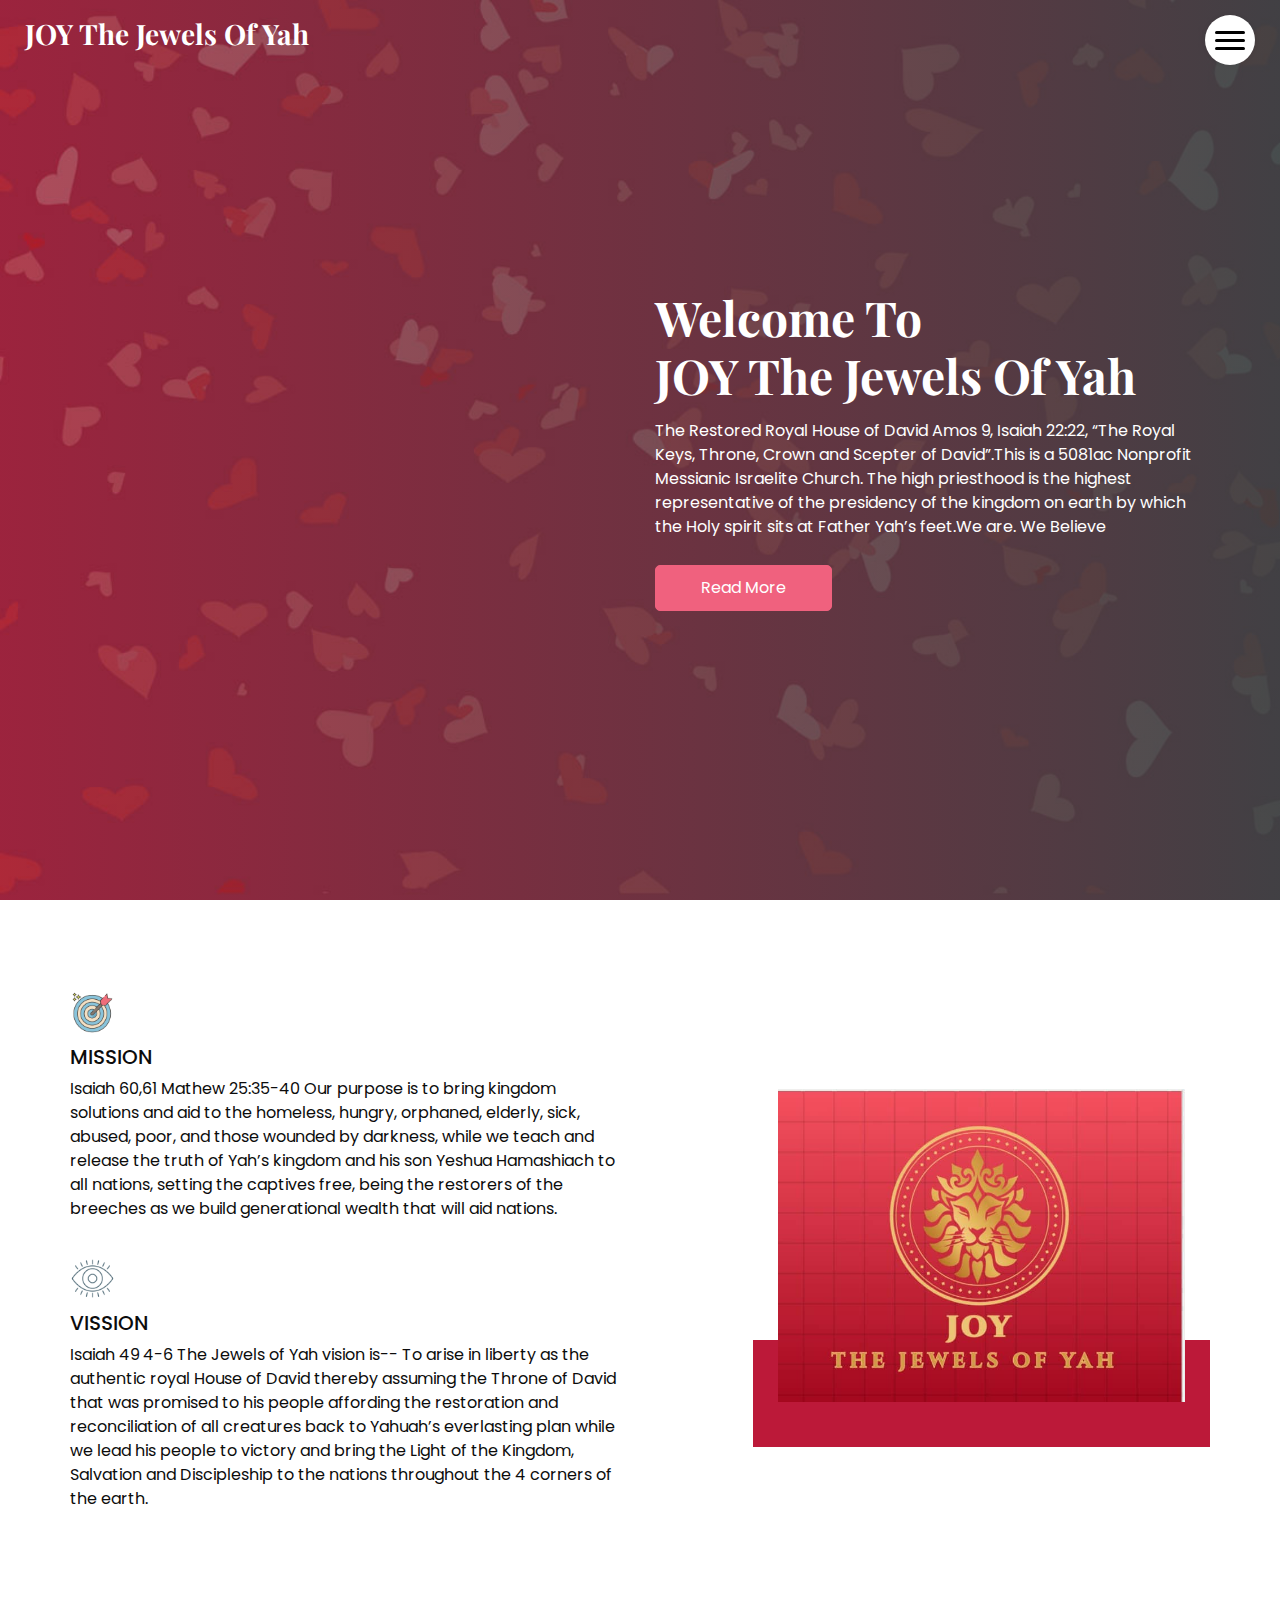
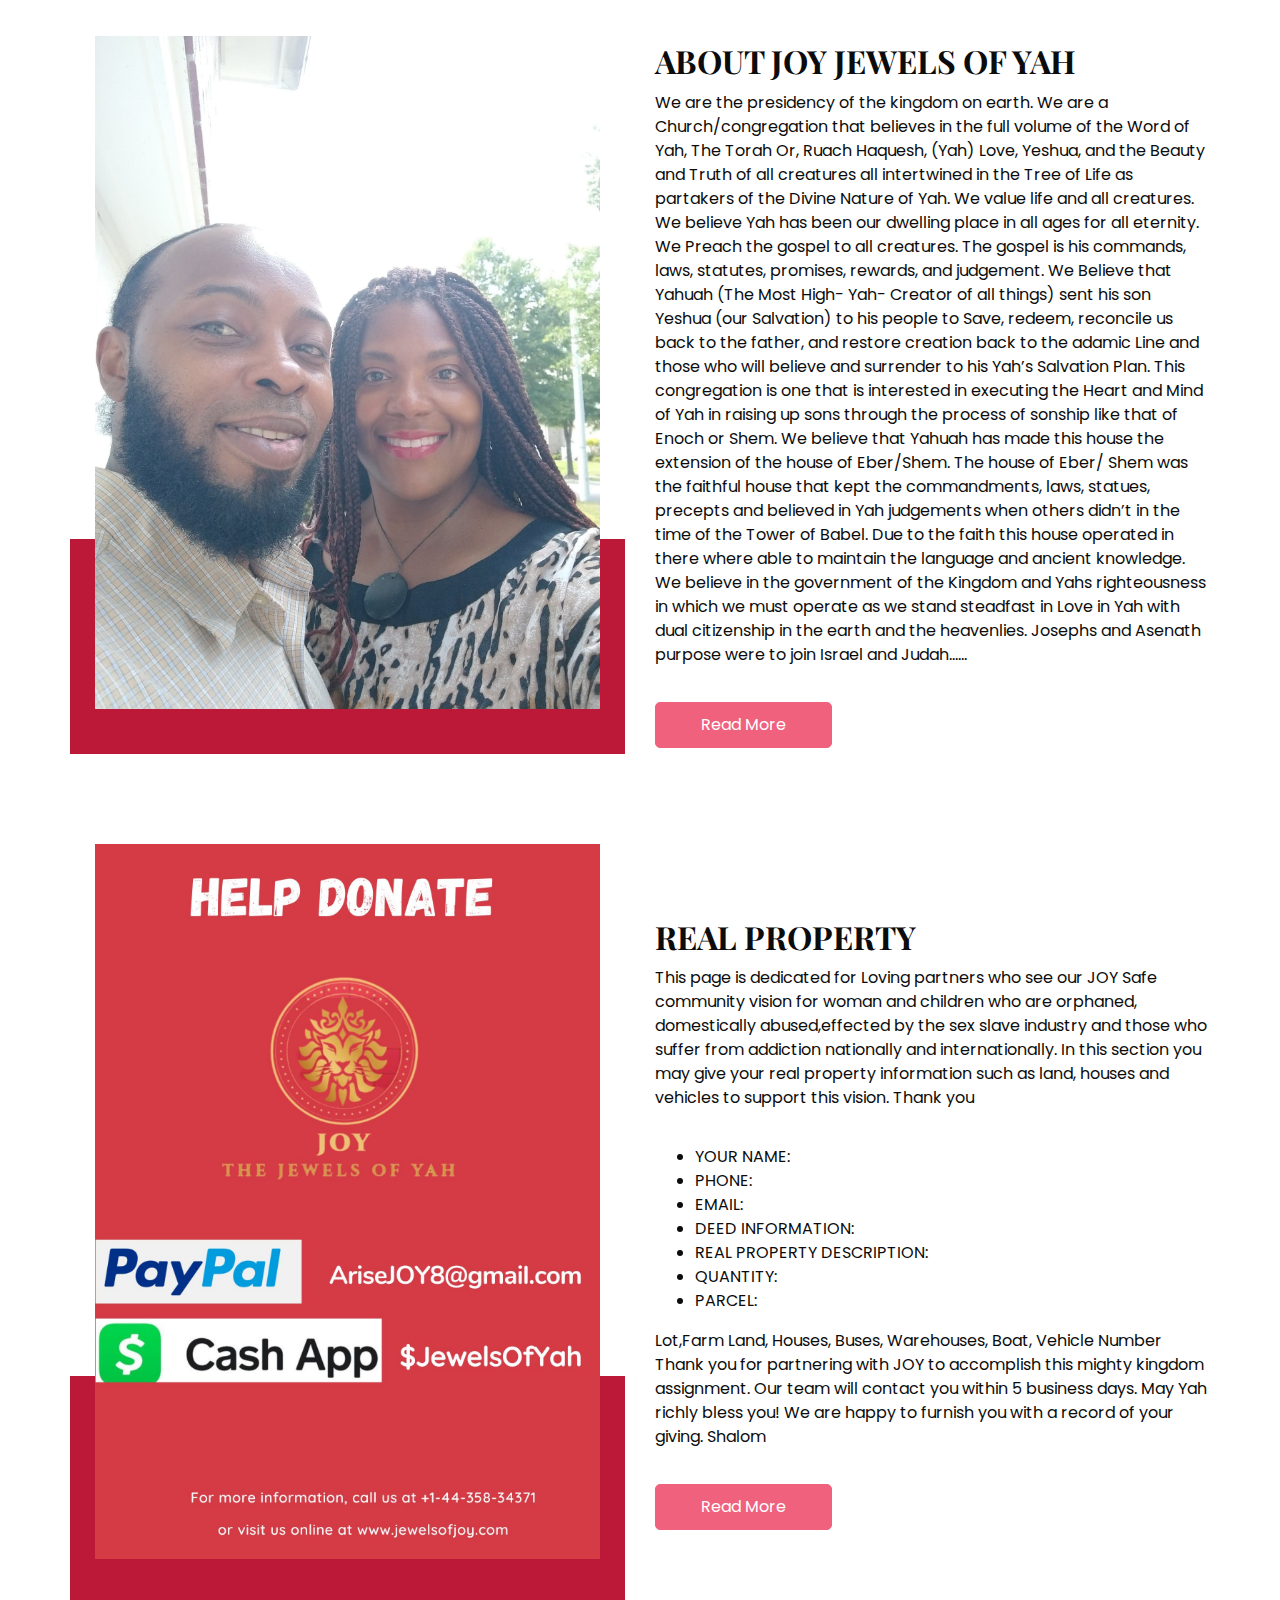
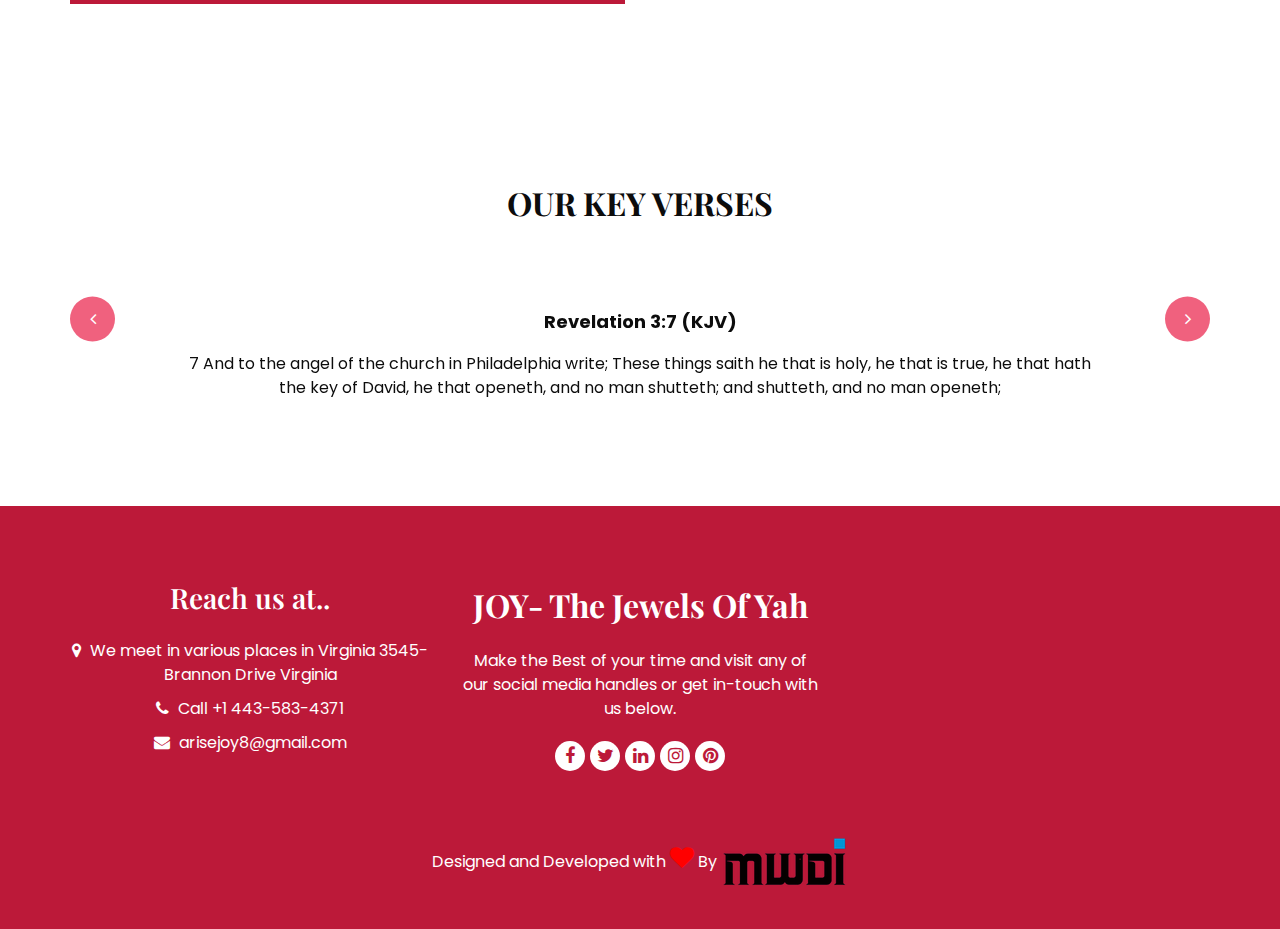
==== commit fb7a5db8: "added files" ====
--- a/index.html
+++ b/index.html
@@ -48,8 +48,8 @@
               <div class="overlay-content">
                 <a href="index.html">Home</a>
                 <a href="about.html">About</a>
-                <a href="index.html">Donate</a>
-                <a href="#testimonial">Contact</a>
+                <a href="donate.html">Donate</a>
+                <a href="index.html">Contact</a>
               </div>
             </div>
           </div>
@@ -154,7 +154,7 @@
             <p>
               We are the presidency of the kingdom on earth.  We are a Church/congregation that believes in the full volume of the Word of Yah, The Torah Or, Ruach Haquesh, (Yah) Love, Yeshua, and the Beauty and Truth of all creatures all intertwined in the Tree of Life as partakers of the Divine Nature of Yah. We value life and all creatures. We believe Yah has been our dwelling place in all ages for all eternity.  We Preach the gospel to all creatures.  The gospel is his commands, laws, statutes, promises, rewards, and judgement.  We Believe that Yahuah (The Most High- Yah- Creator of all things) sent his son Yeshua (our Salvation) to his people to Save, redeem, reconcile us back to the father, and restore creation back to the adamic Line and those who will believe and surrender to his Yah’s Salvation Plan.   This congregation is one that is interested in executing the Heart and Mind of Yah in raising up sons through the process of sonship like that of Enoch or Shem.  We believe that Yahuah has made this house the extension of the house of Eber/Shem.  The house of Eber/ Shem was the faithful house that kept the commandments, laws, statues, precepts and believed in Yah judgements when others didn’t in the time of the Tower of Babel.  Due to the faith this house operated in there where able to maintain the language and ancient knowledge.  We believe in the government of the Kingdom and Yahs righteousness in which we must operate as we stand steadfast in Love in Yah with dual citizenship in the earth and the heavenlies. Josephs and Asenath purpose were to join Israel and Judah...... 
             </p>
-            <a href="">
+            <a href="about.html">
               Read More
             </a>
           </div>
@@ -185,20 +185,27 @@
           <div class="detail-box">
             <div class="heading_container">
               <h2>
-                About Us
+                Real Property
               </h2>
             </div>
             <p>
-              Lorem ipsum dolor sit amet consectetur adipisicing elit. Corrupti dolorem eum consequuntur ipsam repellat dolor soluta aliquid laborum, eius odit consectetur vel quasi in quidem, eveniet ab est corporis tempore.
-              Lorem ipsum dolor sit amet consectetur adipisicing elit. Corrupti dolorem eum consequuntur ipsam repellat dolor soluta aliquid laborum, eius odit consectetur vel quasi in quidem, eveniet ab est corporis tempore.
-              Lorem ipsum dolor sit amet consectetur adipisicing elit. Corrupti dolorem eum consequuntur ipsam repellat dolor soluta aliquid laborum, eius odit consectetur vel quasi in quidem, eveniet ab est corporis tempore.
-              Lorem ipsum dolor sit amet consectetur adipisicing elit. Corrupti dolorem eum consequuntur ipsam repellat dolor soluta aliquid laborum, eius odit consectetur vel quasi in quidem, eveniet ab est corporis tempore.
-              Lorem ipsum dolor sit amet consectetur adipisicing elit. Corrupti dolorem eum consequuntur ipsam repellat dolor soluta aliquid laborum, eius odit consectetur vel quasi in quidem, eveniet ab est corporis tempore.
-              Lorem ipsum dolor sit amet consectetur adipisicing elit. Corrupti dolorem eum consequuntur ipsam repellat dolor soluta aliquid laborum, eius odit consectetur vel quasi in quidem, eveniet ab est corporis tempore.
-              Lorem ipsum dolor sit amet consectetur adipisicing elit. Corrupti dolorem eum consequuntur ipsam repellat dolor soluta aliquid laborum, eius odit consectetur vel quasi in quidem, eveniet ab est corporis tempore.
-              Lorem ipsum dolor sit amet consectetur adipisicing elit. Corrupti dolorem eum consequuntur ipsam repellat dolor soluta aliquid laborum, eius odit consectetur vel quasi in quidem, eveniet ab est corporis tempore.
+              
+This page is dedicated for  Loving partners  who see our JOY Safe community vision for woman and children who are orphaned,  domestically abused,effected by  the sex slave industry and those who suffer from addiction nationally and internationally.  In this section you may give your real property information such as land, houses and vehicles to support this vision.  Thank you
+<ul>
+<li>YOUR NAME:</li>
+<li>PHONE:</li>
+<li>EMAIL: </li>
+<li>DEED INFORMATION:</li>
+<li>REAL PROPERTY DESCRIPTION:</li>
+<li>QUANTITY:</li>
+<li>PARCEL:</li>
+</ul>
+Lot,Farm Land,  Houses, Buses, Warehouses, Boat, Vehicle Number
+Thank you for partnering with JOY to accomplish this mighty kingdom assignment. Our team will contact you within 5 business days.  May Yah richly bless you!  We are happy to furnish you with a record of your giving. Shalom
             </p>
-           
+            <a href="donate.html">
+              Read More
+            </a>
           </div>
         </div>
       </div>
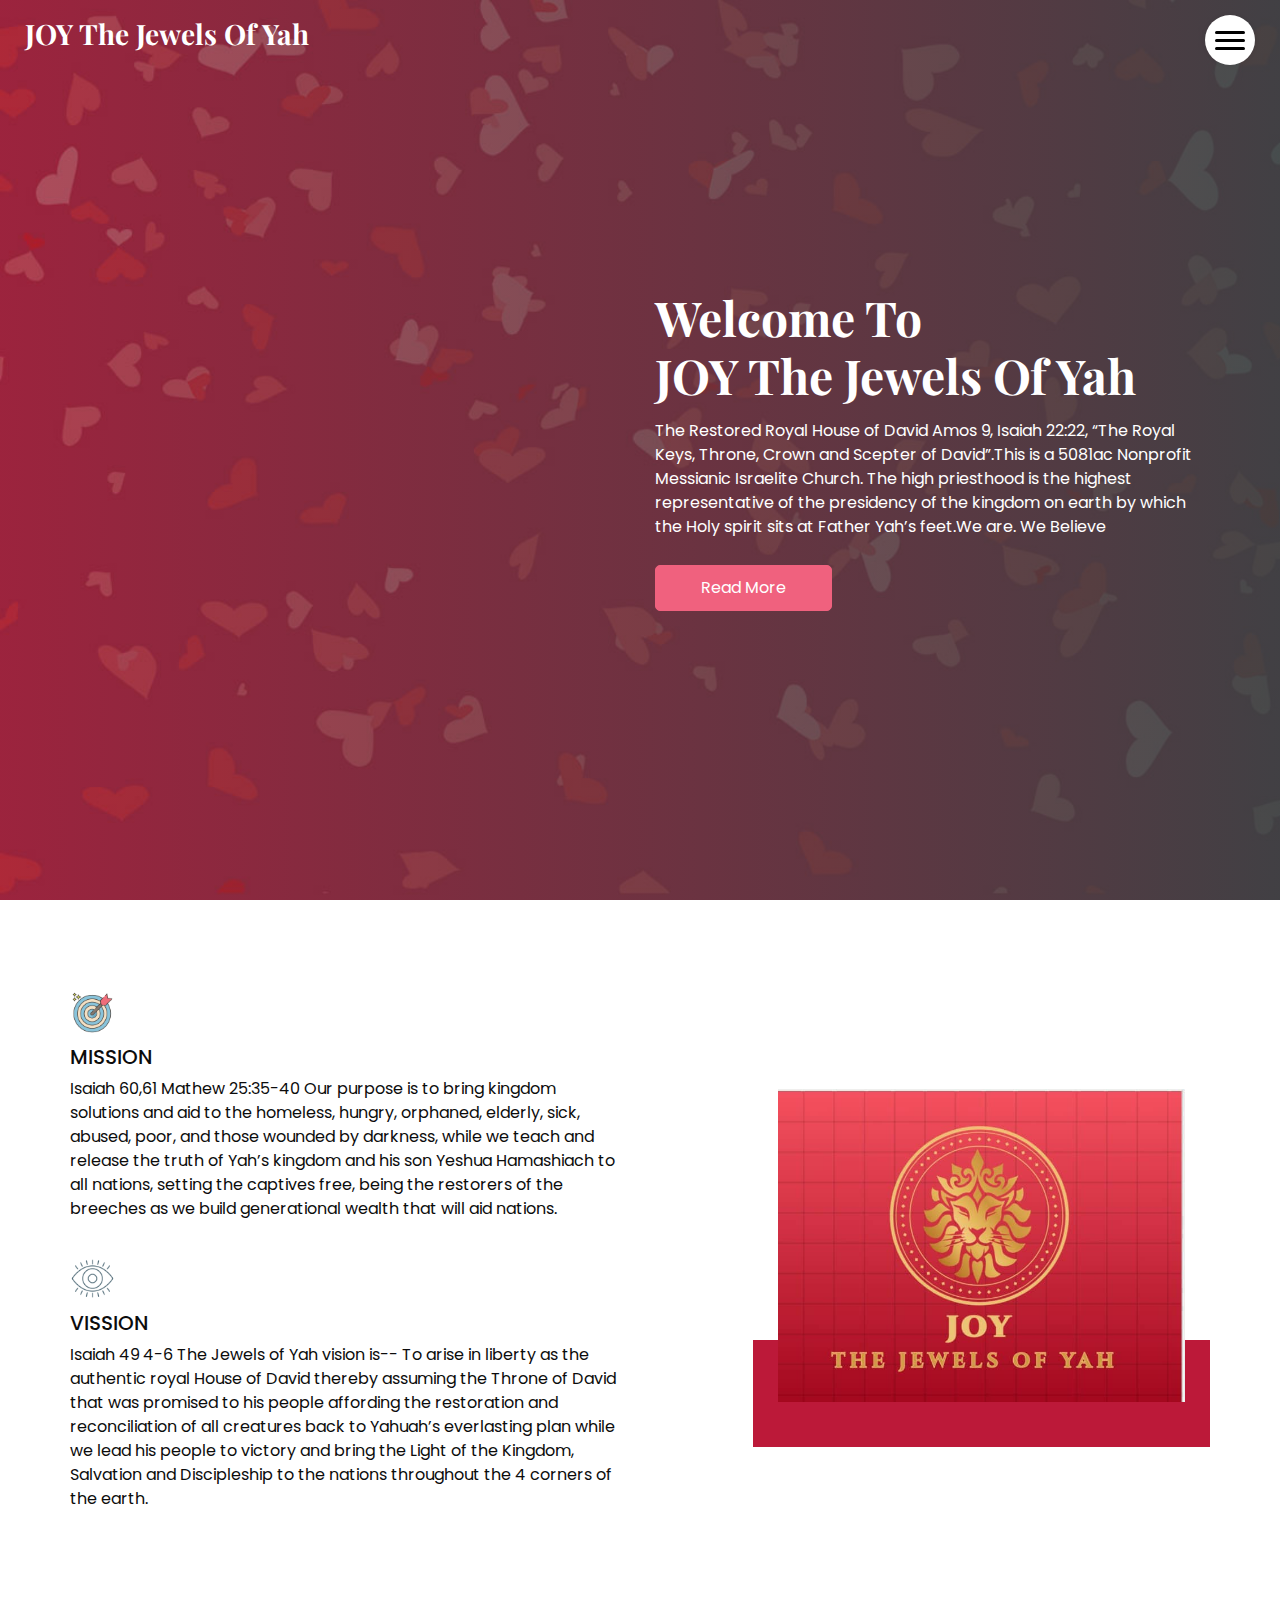
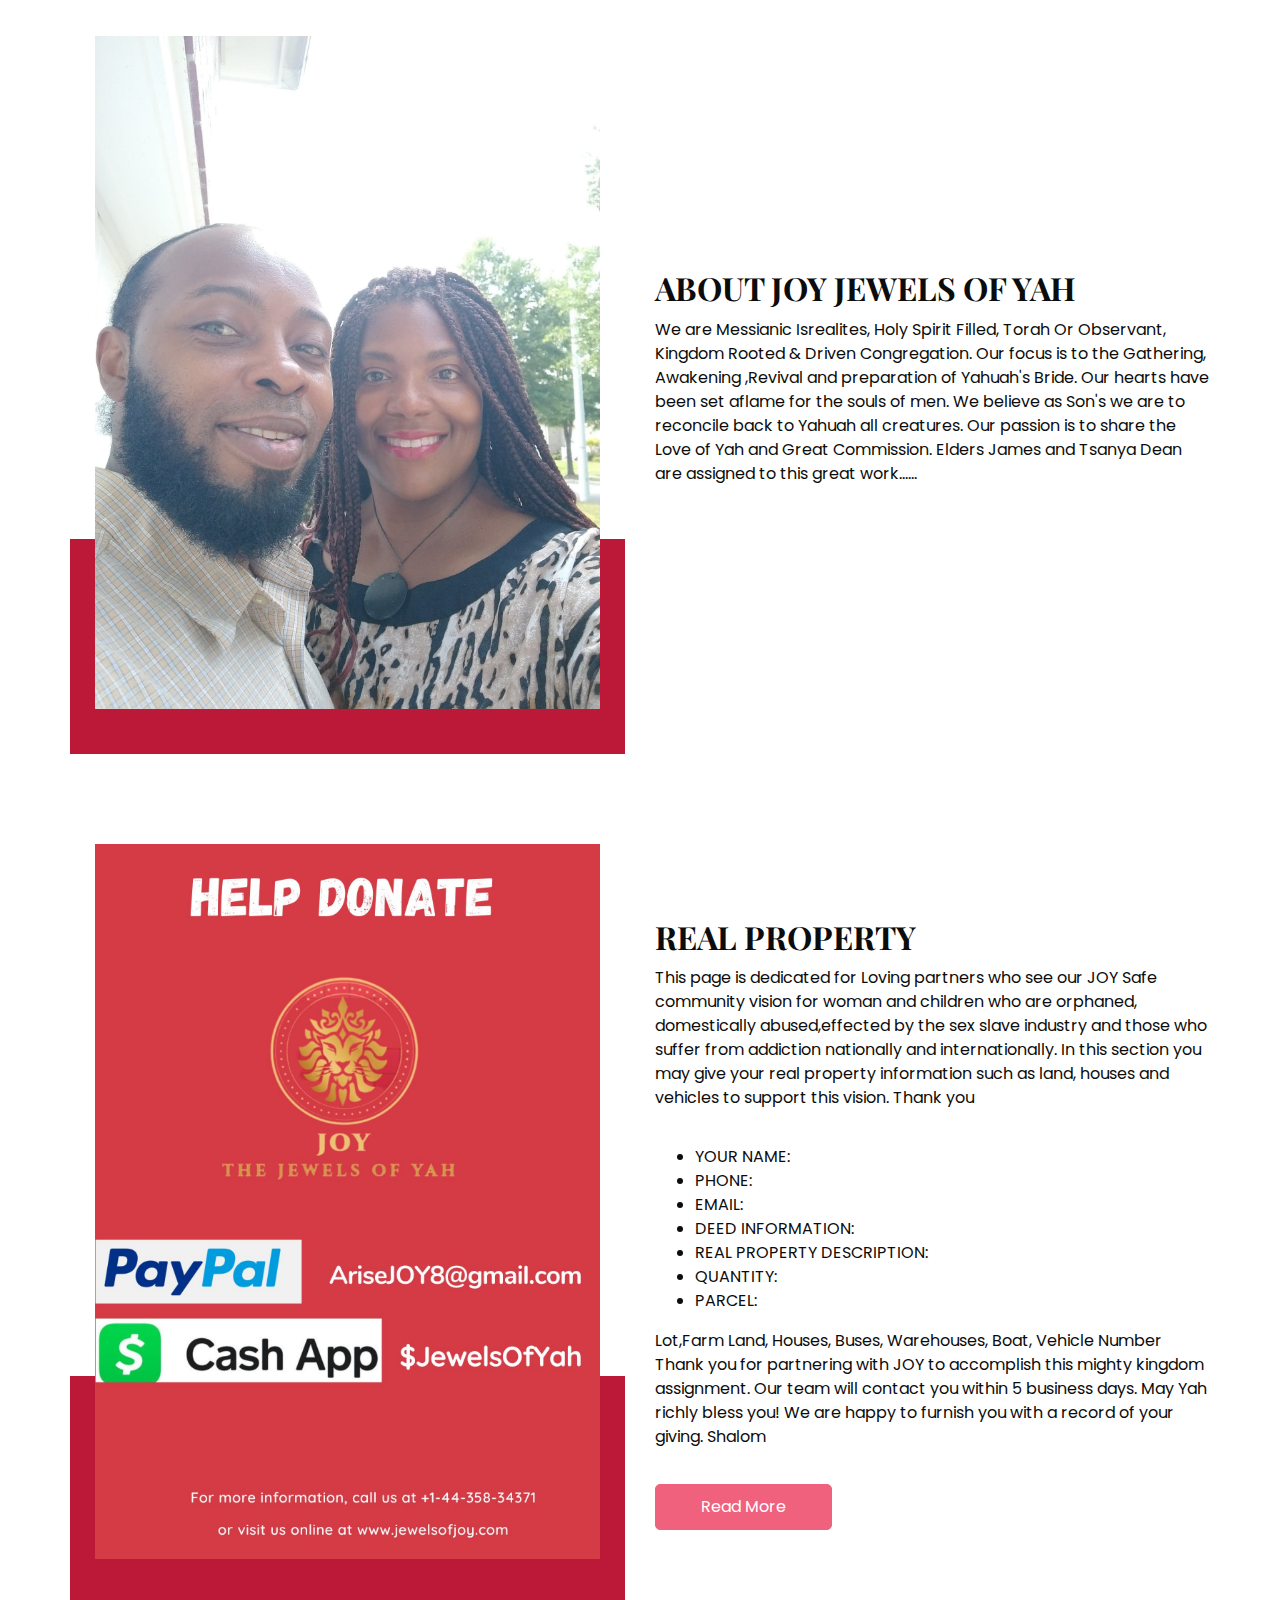
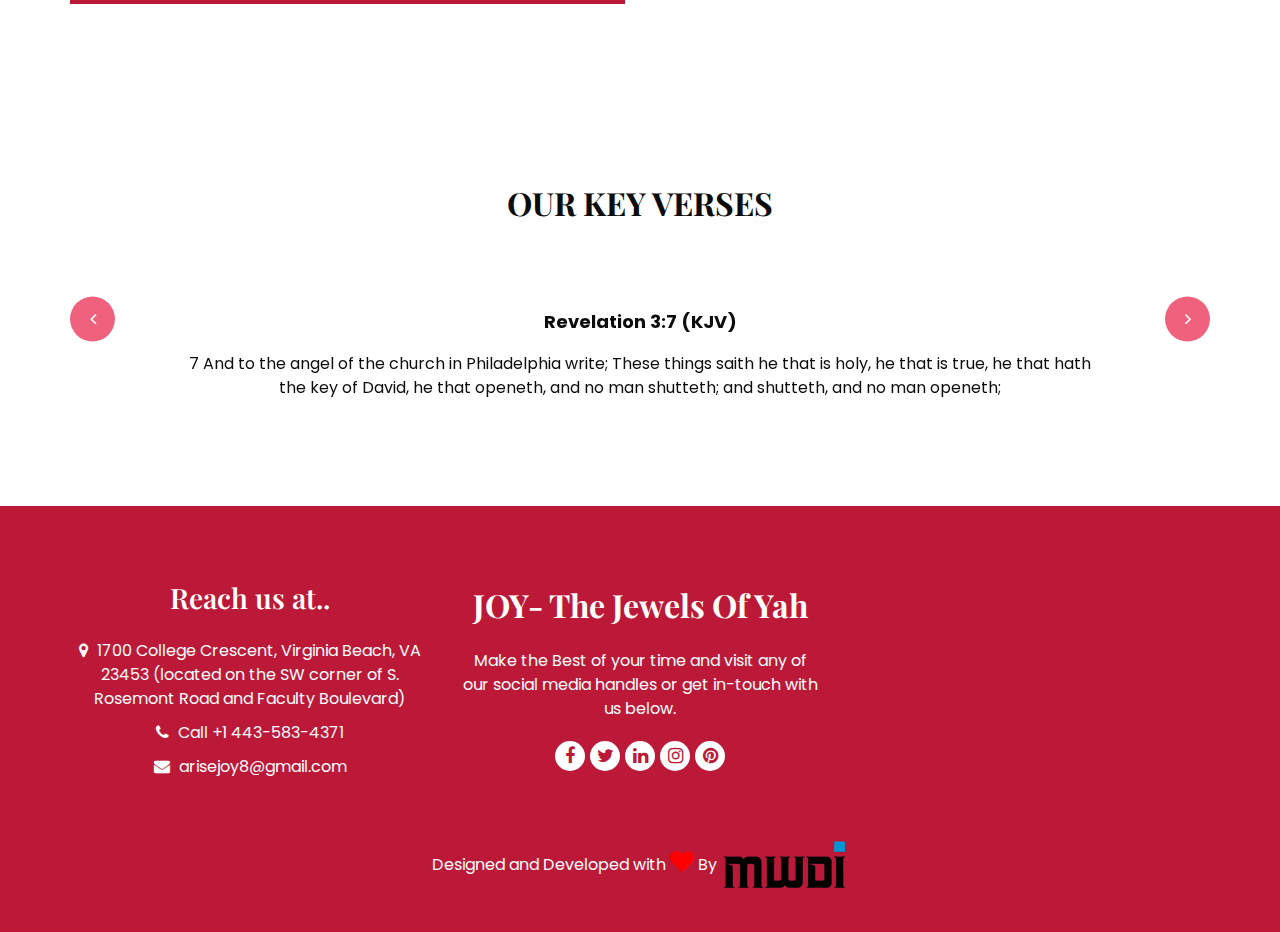
==== commit e334df15: "added files" ====
--- a/index.html
+++ b/index.html
@@ -152,11 +152,11 @@
               </h2>
             </div>
             <p>
-              We are the presidency of the kingdom on earth.  We are a Church/congregation that believes in the full volume of the Word of Yah, The Torah Or, Ruach Haquesh, (Yah) Love, Yeshua, and the Beauty and Truth of all creatures all intertwined in the Tree of Life as partakers of the Divine Nature of Yah. We value life and all creatures. We believe Yah has been our dwelling place in all ages for all eternity.  We Preach the gospel to all creatures.  The gospel is his commands, laws, statutes, promises, rewards, and judgement.  We Believe that Yahuah (The Most High- Yah- Creator of all things) sent his son Yeshua (our Salvation) to his people to Save, redeem, reconcile us back to the father, and restore creation back to the adamic Line and those who will believe and surrender to his Yah’s Salvation Plan.   This congregation is one that is interested in executing the Heart and Mind of Yah in raising up sons through the process of sonship like that of Enoch or Shem.  We believe that Yahuah has made this house the extension of the house of Eber/Shem.  The house of Eber/ Shem was the faithful house that kept the commandments, laws, statues, precepts and believed in Yah judgements when others didn’t in the time of the Tower of Babel.  Due to the faith this house operated in there where able to maintain the language and ancient knowledge.  We believe in the government of the Kingdom and Yahs righteousness in which we must operate as we stand steadfast in Love in Yah with dual citizenship in the earth and the heavenlies. Josephs and Asenath purpose were to join Israel and Judah...... 
+              We are  Messianic Isrealites, Holy Spirit Filled, Torah Or Observant, Kingdom Rooted & Driven Congregation.  Our focus is to the Gathering, Awakening ,Revival and preparation of Yahuah's Bride.  Our hearts have been set aflame for the souls of men.  We believe as Son's we are to reconcile back to Yahuah all creatures.  Our passion is to share the Love of Yah and  Great Commission. 
+
+Elders James and Tsanya Dean are assigned to this great work...... 
             </p>
-            <a href="about.html">
-              Read More
-            </a>
+            
           </div>
         </div>
       </div>
@@ -301,8 +301,7 @@
               <a href="">
                 <i class="fa fa-map-marker" aria-hidden="true"></i>
                 <span>
-                  We meet in various places in Virginia 
-3545- Brannon Drive Virginia 
+                  1700 College Crescent, Virginia Beach, VA 23453 (located on the SW corner of S. Rosemont Road and Faculty Boulevard) 
 
                 </span>
               </a>
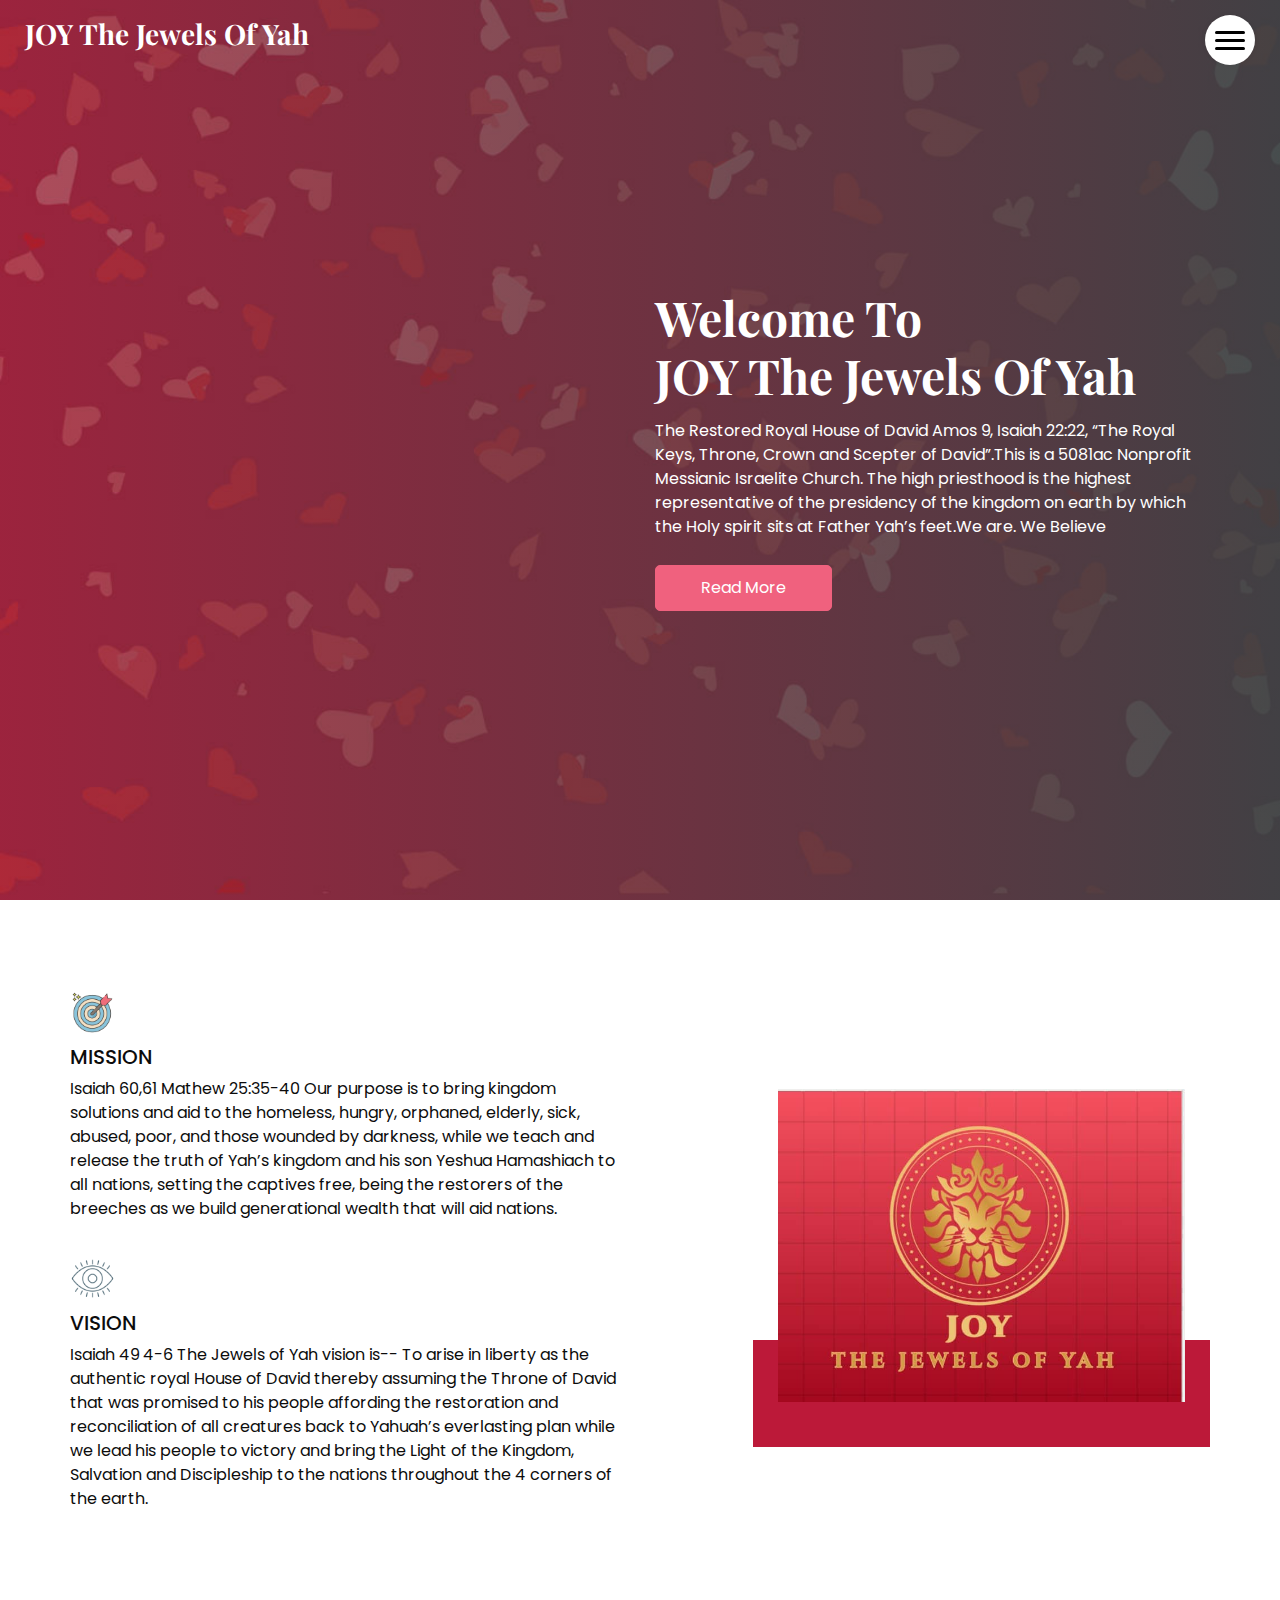
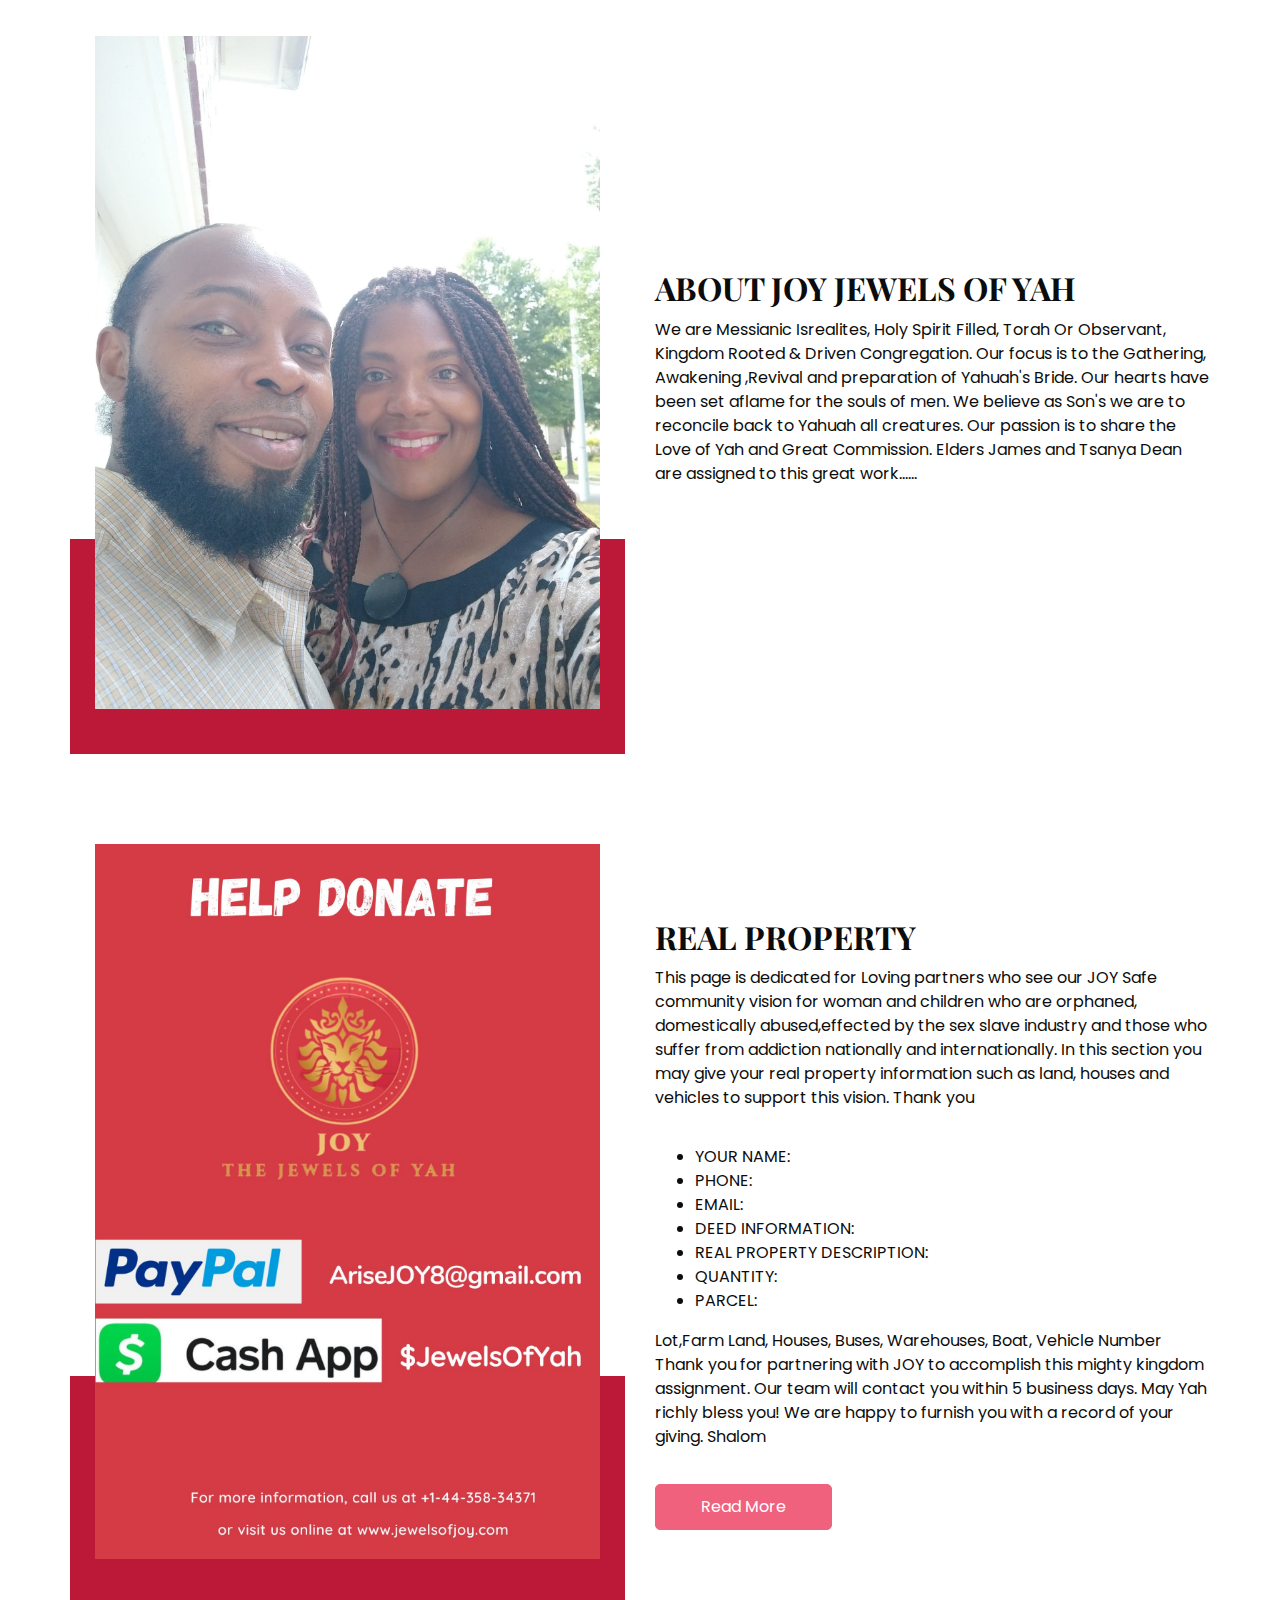
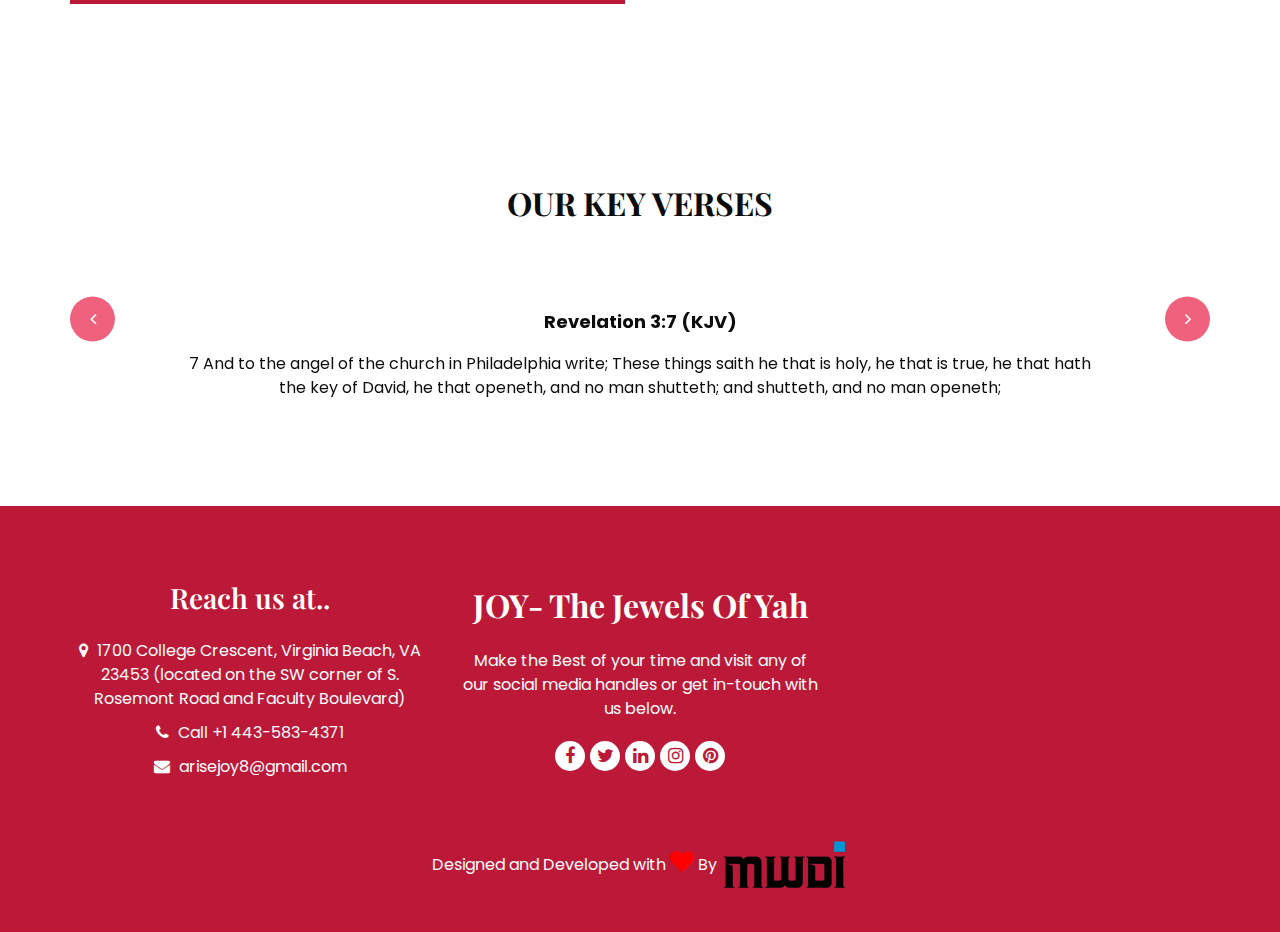
==== commit e39bfbf2: "added files" ====
--- a/index.html
+++ b/index.html
@@ -111,7 +111,7 @@
             <div class="detail-box">
               <img src="images/s2.png" alt="">
               <h5>
-                Vission
+                Vision
               </h5>
               <p>
                 Isaiah 49 4-6
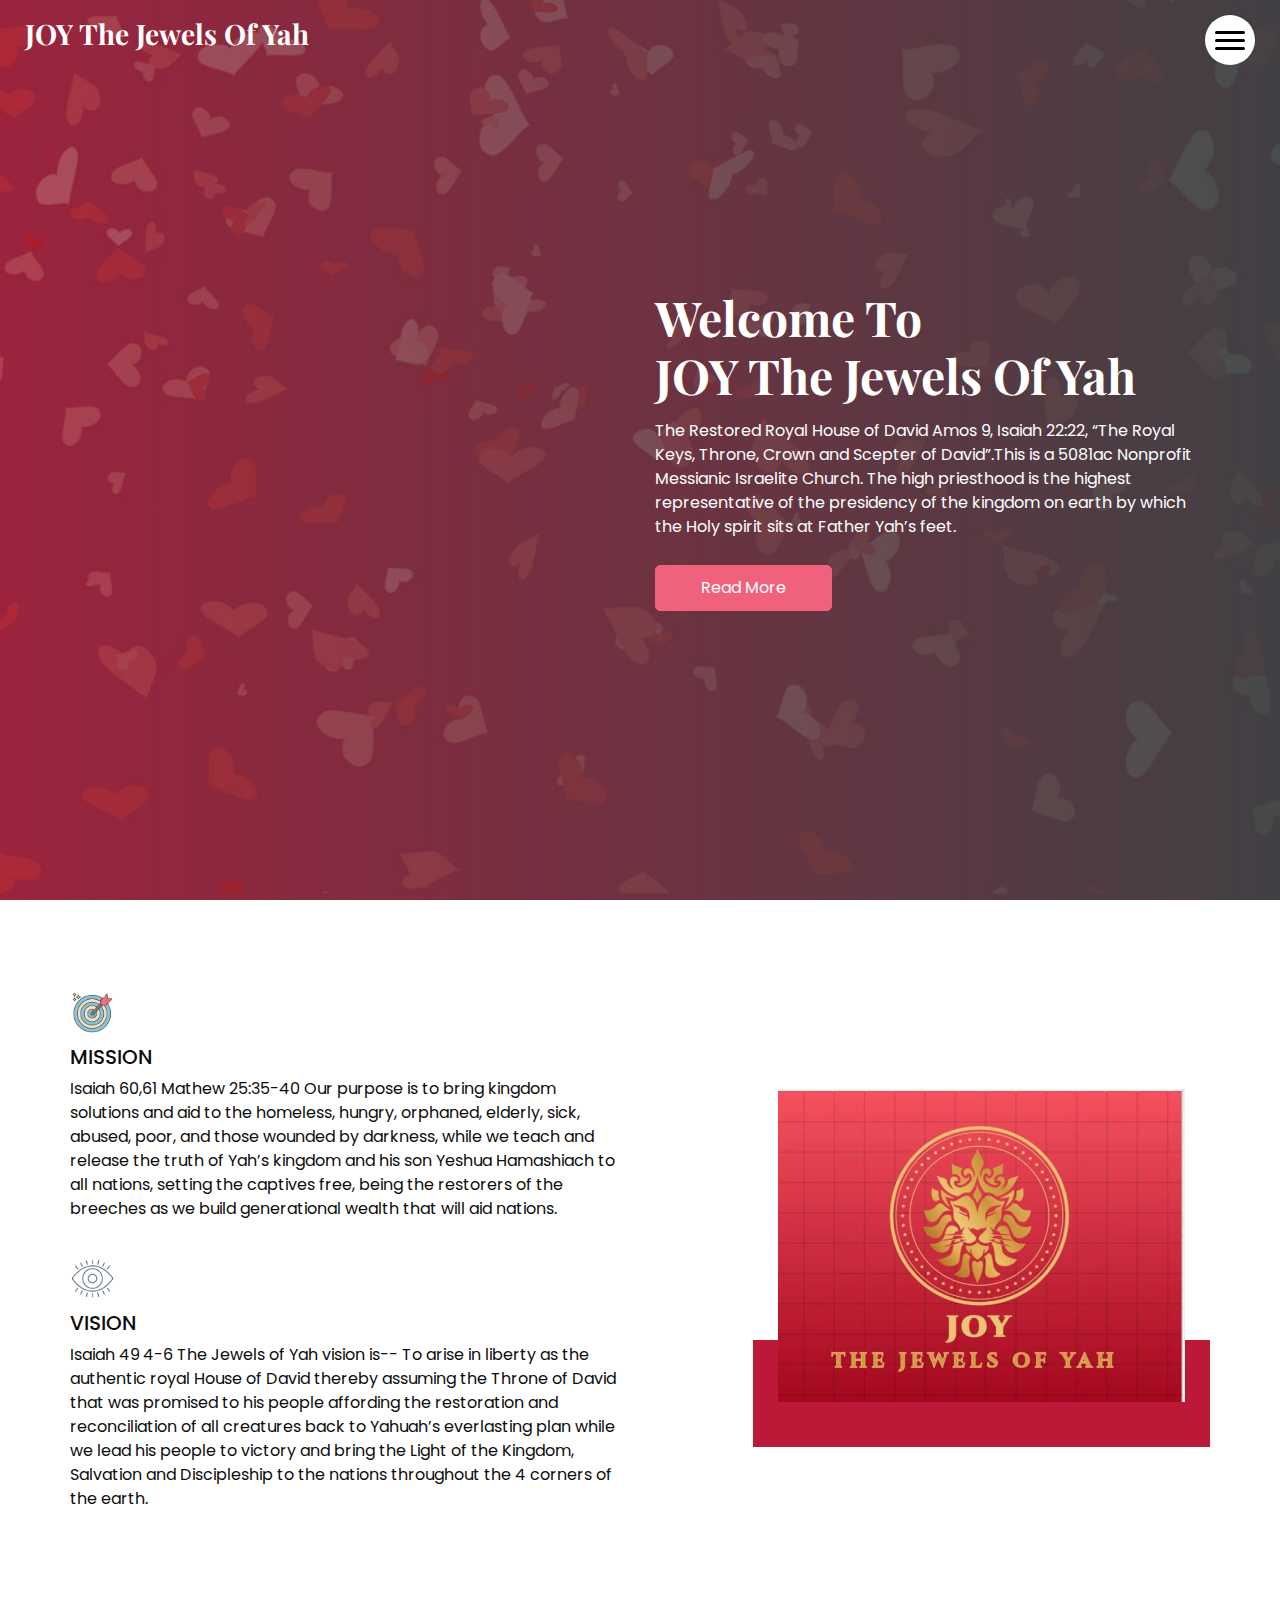
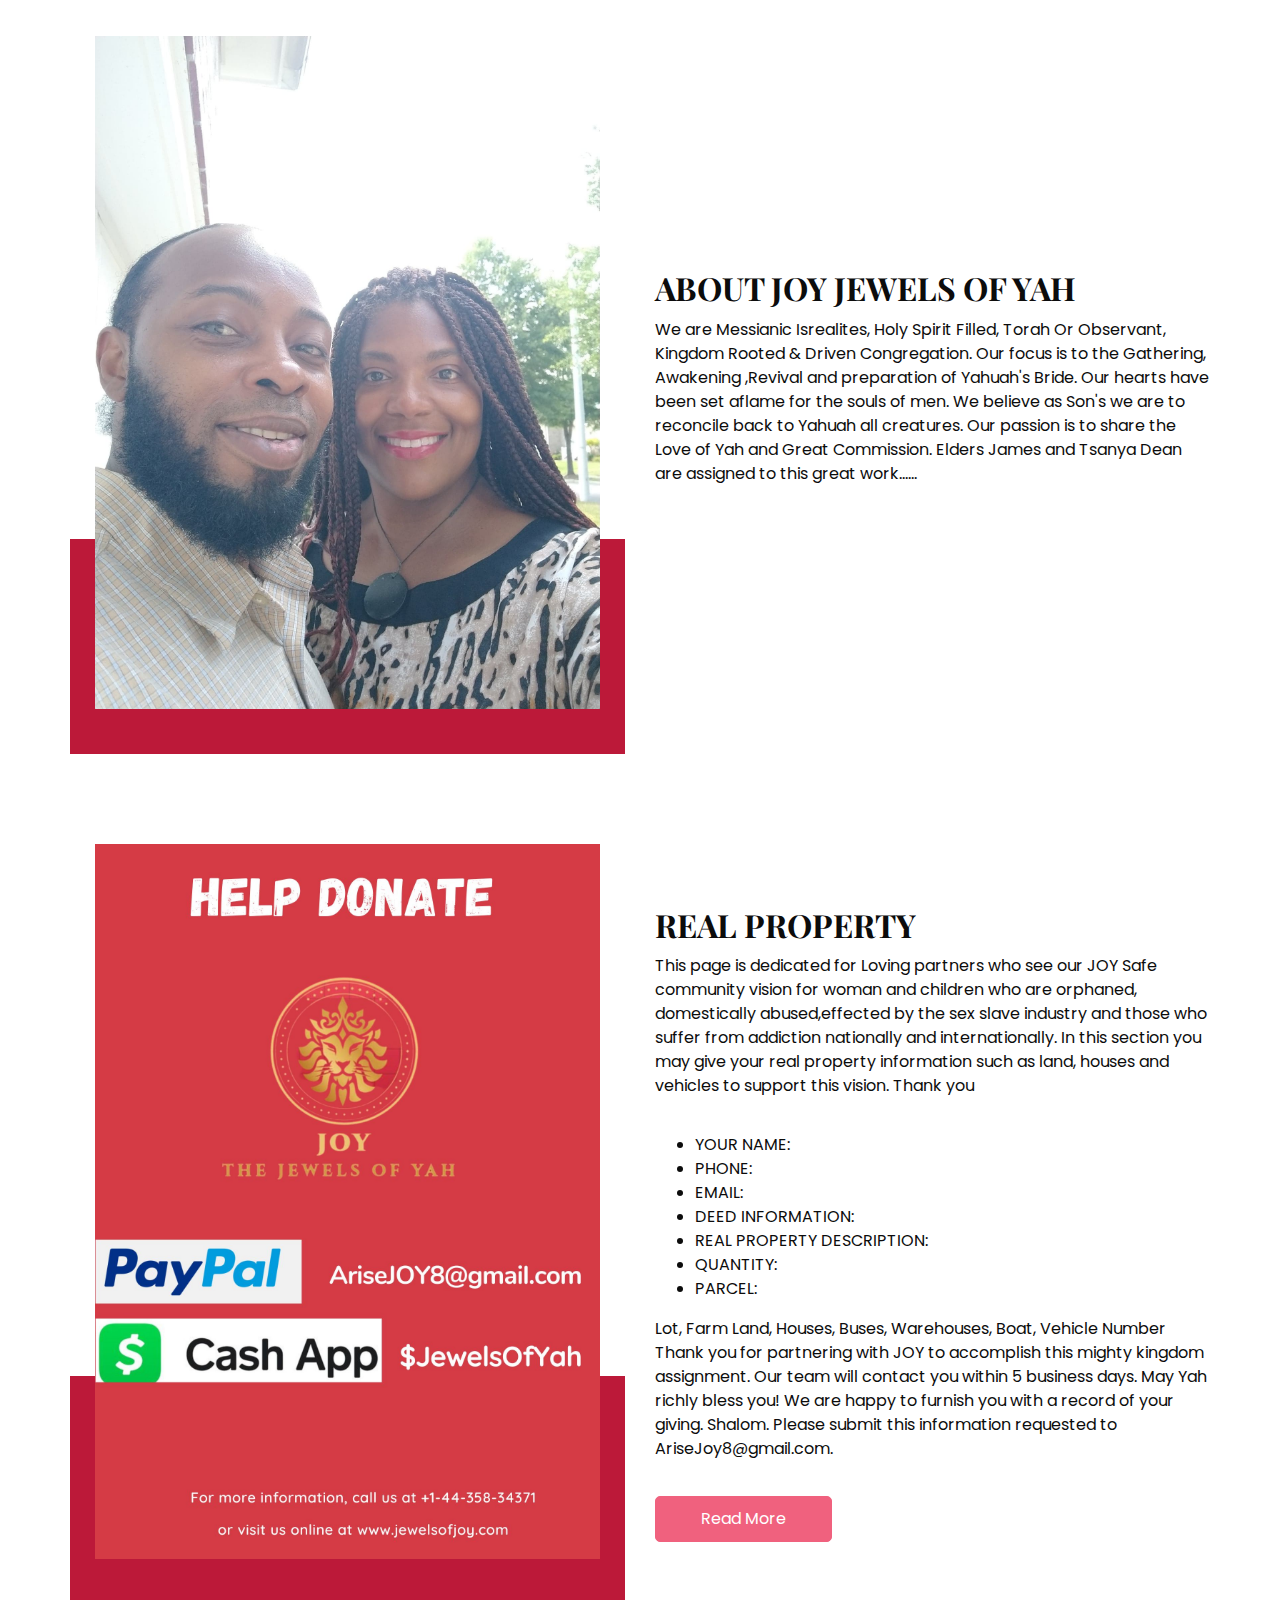
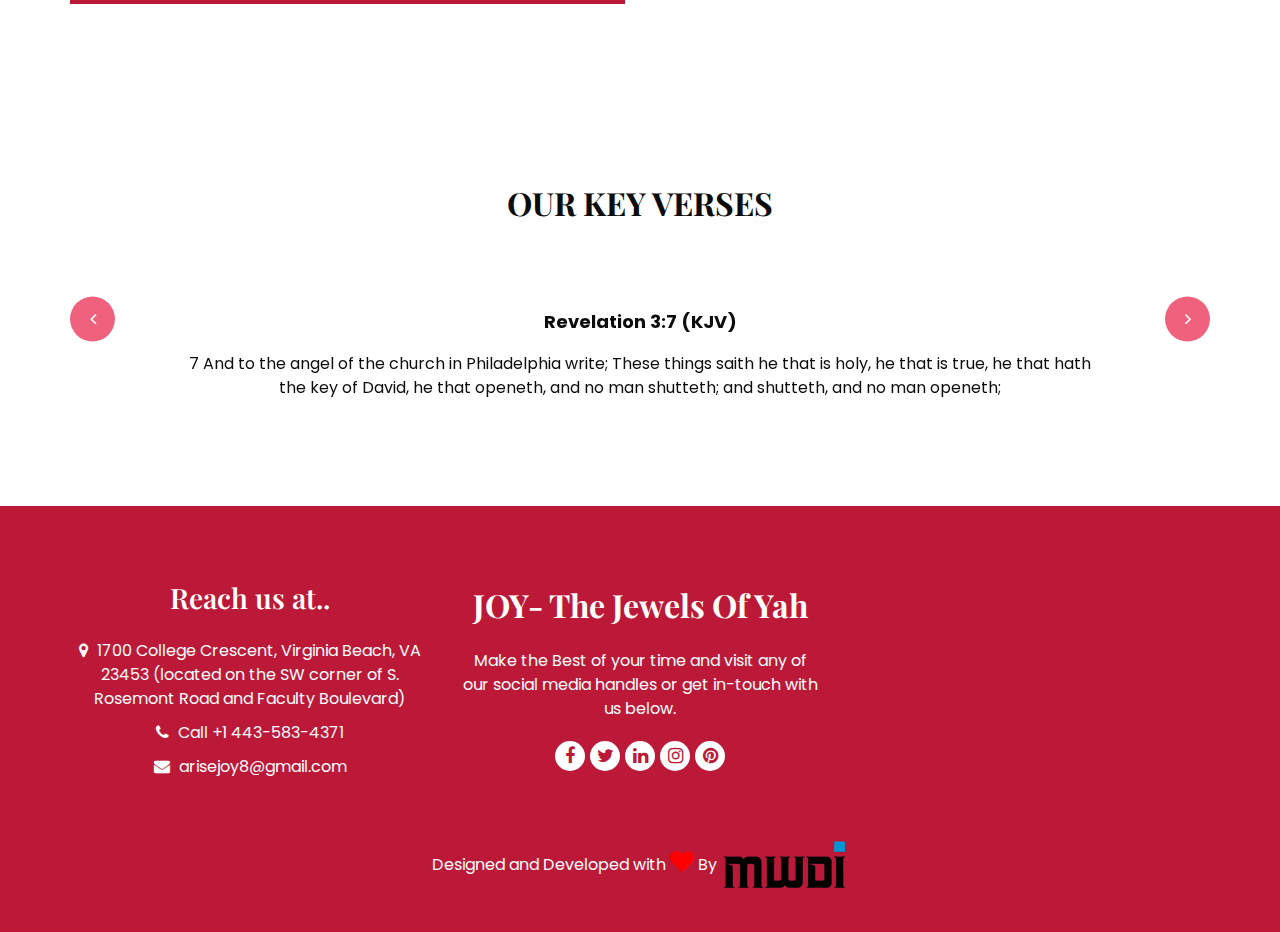
==== commit c9cf7754: "added files" ====
--- a/index.html
+++ b/index.html
@@ -76,7 +76,7 @@
           <p>
             The Restored Royal House of David 
                                     Amos 9, Isaiah 22:22, 
-                                     “The Royal Keys, Throne, Crown and Scepter of David”.This is a 5081ac Nonprofit Messianic Israelite Church.  The high priesthood is the highest representative of the presidency of the kingdom on earth by which the Holy spirit sits at Father Yah’s feet.We are. We Believe
+                                     “The Royal Keys, Throne, Crown and Scepter of David”.This is a 5081ac Nonprofit Messianic Israelite Church.  The high priesthood is the highest representative of the presidency of the kingdom on earth by which the Holy spirit sits at Father Yah’s feet.
                                      
           </p>
           <div>
@@ -200,8 +200,8 @@
 <li>QUANTITY:</li>
 <li>PARCEL:</li>
 </ul>
-Lot,Farm Land,  Houses, Buses, Warehouses, Boat, Vehicle Number
-Thank you for partnering with JOY to accomplish this mighty kingdom assignment. Our team will contact you within 5 business days.  May Yah richly bless you!  We are happy to furnish you with a record of your giving. Shalom
+Lot, Farm Land,  Houses, Buses, Warehouses, Boat, Vehicle Number
+Thank you for partnering with JOY to accomplish this mighty kingdom assignment. Our team will contact you within 5 business days.  May Yah richly bless you!  We are happy to furnish you with a record of your giving. Shalom. Please submit this information requested to AriseJoy8@gmail.com.  
             </p>
             <a href="donate.html">
               Read More
@@ -329,7 +329,7 @@
               Make the Best of your time and visit any of our social media handles or get in-touch with us below.
             </p>
             <div class="footer_social">
-              <a href="https://www.facebook.com/photo.php?fbid=2905977939671667&set=pb.100007784689195.-2207520000..&type=3">
+              <a href="https://www.facebook.com/JOY-The-Jewels-Of-Yah-114544117902860">
                 <i class="fa fa-facebook" aria-hidden="true"></i>
               </a>
               <a href="">
